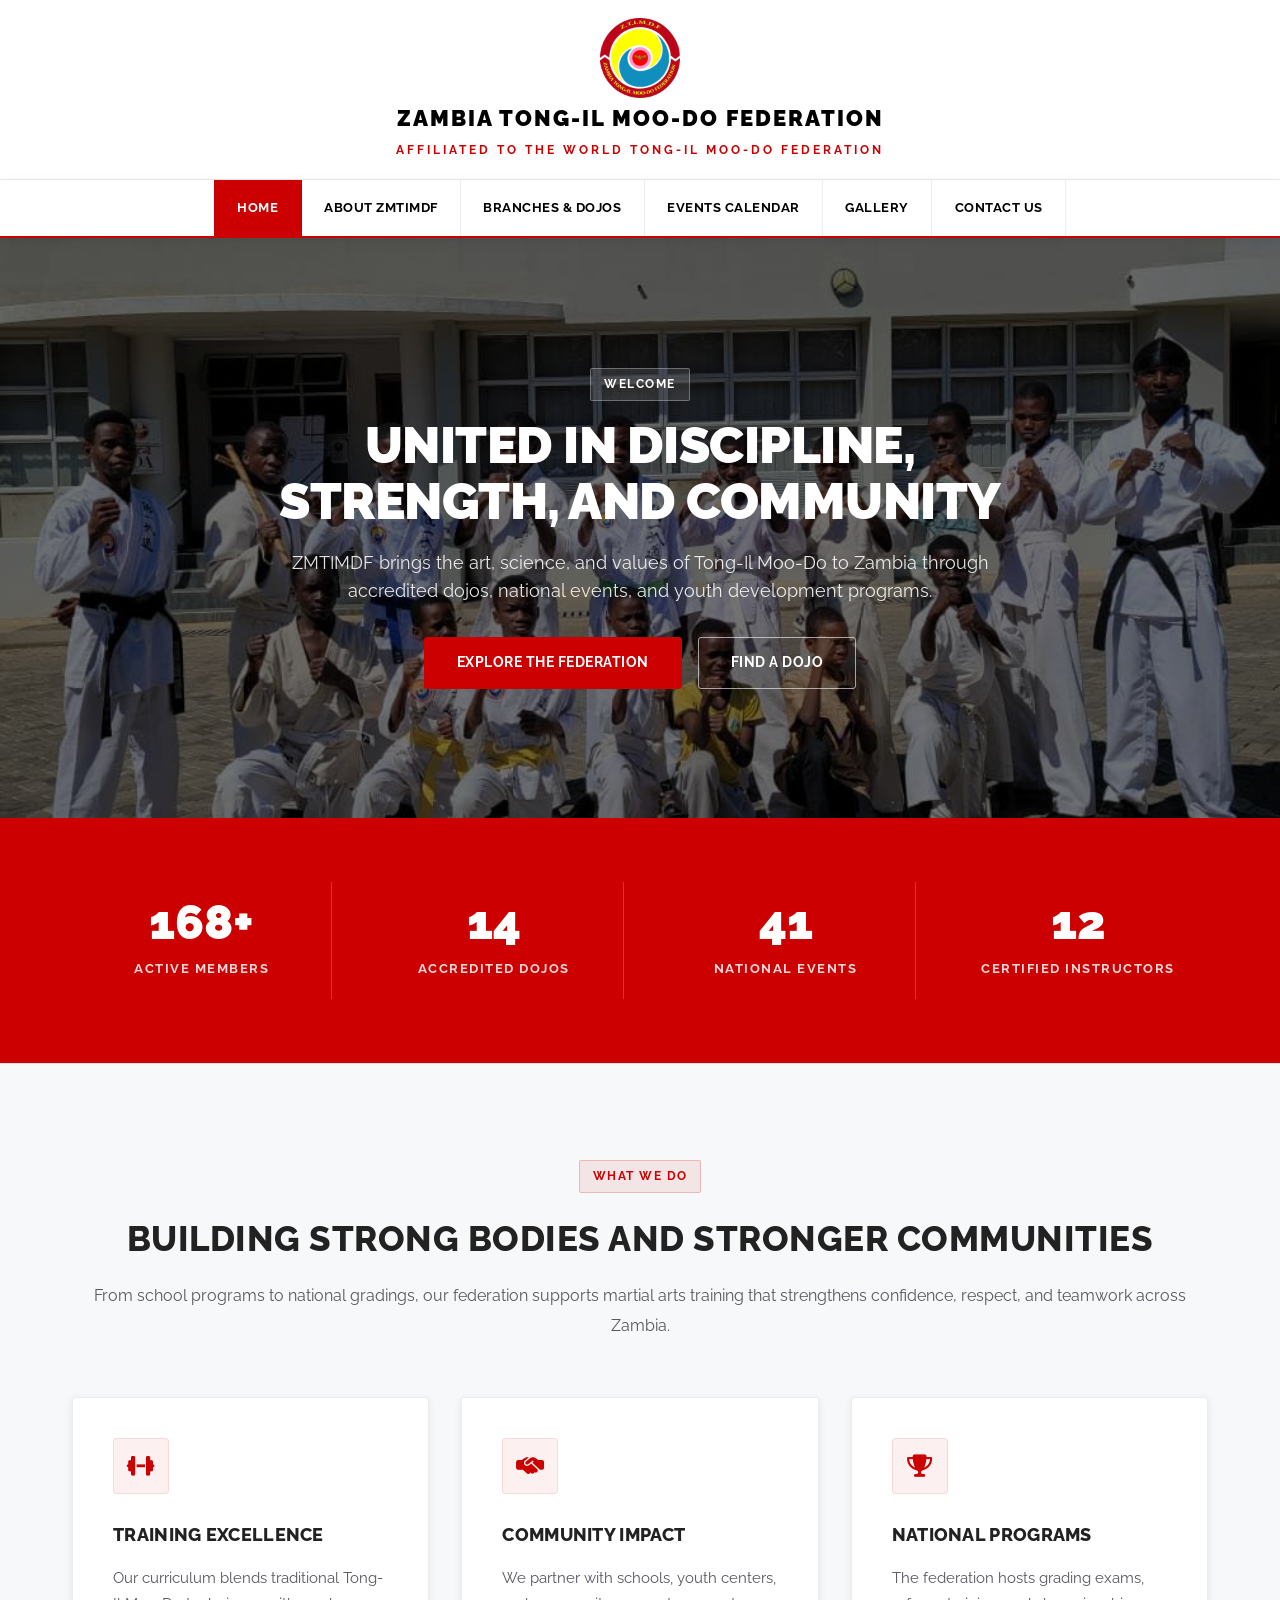
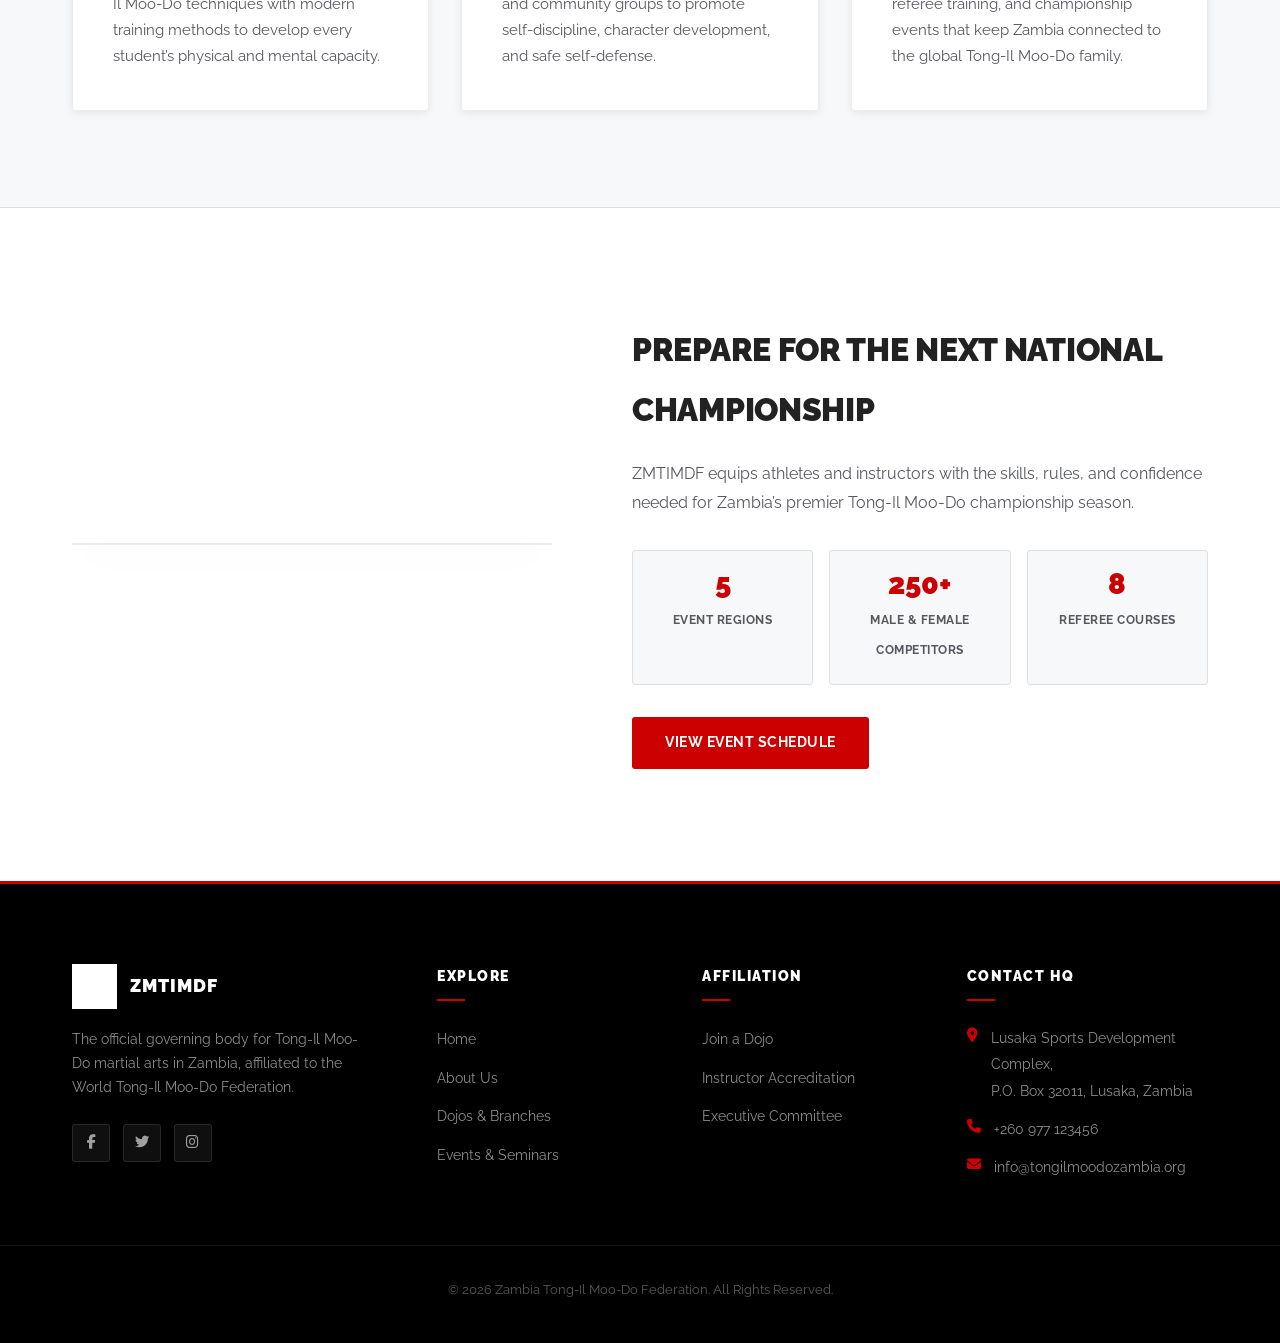
==== index.html @ 31a26e63 "first commit" ====
<!DOCTYPE html>
<html lang="en">
<head>
  <meta charset="UTF-8">
  <meta name="viewport" content="width=device-width, initial-scale=1.0">
  <title>Home | Zambia Tong-Il Moo-Do Federation</title>
  <meta name="description" content="Welcome to the Zambia Tong-Il Moo-Do Federation. Discover our dojos, events, leadership, and how to join the national Tong-Il Moo-Do family.">
  <link rel="stylesheet" href="index.css">
  <link rel="stylesheet" href="https://cdnjs.cloudflare.com/ajax/libs/font-awesome/6.4.0/css/all.min.css">
  <link rel="icon" href="assets/new logo.jpeg" type="image/jpeg">
</head>
<body>

  <!-- ===== SITE HEADER — Centered Logo ===== -->
  <div class="site-header-top">
    <a href="index.html" class="site-logo-centered">
      <img src="assets/new logo.jpeg" alt="ZMTIMDF Logo">
      <span class="site-logo-title">Zambia Tong-Il Moo-Do Federation</span>
      <span class="site-logo-sub">Affiliated to the World Tong-Il Moo-Do Federation</span>
      </a>
  </div>

  <!-- ===== PRIMARY NAV BAR ===== -->

  <header class="header-nav">
    <div class="container nav-container">
      <nav class="nav-menu" id="navMenu">
        <a href="index.html" class="nav-link active">Home</a>
        <a href="about.html" class="nav-link">About ZMTIMDF</a>
        <a href="branches.html" class="nav-link">Branches &amp; Dojos</a>
        <a href="events.html" class="nav-link">Events Calendar</a>
        <a href="gallery.html" class="nav-link">Gallery</a>
        <a href="contact.html" class="nav-link">Contact Us</a>
      </nav>
      <button class="hamburger" id="hamburger" aria-label="Toggle navigation">
        <span></span><span></span><span></span>
      </button>
    </div>
  </header>

  <!-- ===== HOMEPAGE HERO ===== -->
  <section class="hero">
    <div class="container hero-grid">
      <div class="hero-content">
        <span class="badge">Welcome</span>
        <h1>United in Discipline, Strength, and Community</h1>
        <p class="hero-description">ZMTIMDF brings the art, science, and values of Tong-Il Moo-Do to Zambia through accredited dojos, national events, and youth development programs.</p>
        <div class="hero-cta">
          <a href="about.html" class="btn btn-primary">Explore the Federation</a>
          <a href="branches.html" class="btn btn-secondary">Find a Dojo</a>
        </div>
      </div>
    </div>
  </section>

  <!-- ===== STATISTICS ===== -->
  <section class="stats-section">
    <div class="container stats-grid">
      <div class="stat-item">
        <span class="stat-number" data-target="420">0</span>
        <span class="stat-label">Active Members</span>
      </div>
      <div class="stat-item">
        <span class="stat-number" data-target="14">0</span>
        <span class="stat-label">Accredited Dojos</span>
      </div>
      <div class="stat-item">
        <span class="stat-number" data-target="85">0</span>
        <span class="stat-label">National Events</span>
      </div>
      <div class="stat-item">
        <span class="stat-number" data-target="12">0</span>
        <span class="stat-label">Certified Instructors</span>
      </div>
    </div>
  </section>

  <!-- ===== OUR FOCUS ===== -->
  <section class="overview">
    <div class="container">
      <div class="section-header">
        <span class="badge">What We Do</span>
        <h2>Building Strong Bodies and Stronger Communities</h2>
        <p>From school programs to national gradings, our federation supports martial arts training that strengthens confidence, respect, and teamwork across Zambia.</p>
      </div>
      <div class="overview-grid">
        <div class="overview-card">
          <div class="card-icon"><i class="fa-solid fa-dumbbell"></i></div>
          <h3>Training Excellence</h3>
          <p>Our curriculum blends traditional Tong-Il Moo-Do techniques with modern training methods to develop every student’s physical and mental capacity.</p>
        </div>
        <div class="overview-card">
          <div class="card-icon"><i class="fa-solid fa-handshake-simple"></i></div>
          <h3>Community Impact</h3>
          <p>We partner with schools, youth centers, and community groups to promote self-discipline, character development, and safe self-defense.</p>
        </div>
        <div class="overview-card">
          <div class="card-icon"><i class="fa-solid fa-trophy"></i></div>
          <h3>National Programs</h3>
          <p>The federation hosts grading exams, referee training, and championship events that keep Zambia connected to the global Tong-Il Moo-Do family.</p>
        </div>
      </div>
    </div>
  </section>

  <!-- ===== CHAMPIONSHIP SPOTLIGHT ===== -->
  <section class="championship">
    <div class="container championship-grid">
      <div class="championship-banner">
        <div class="championship-overlay">
          <span class="championship-tag">Upcoming Event</span>
        </div>
      </div>
      <div class="championship-info">
        <h2>Prepare for the Next National Championship</h2>
        <p class="desc">ZMTIMDF equips athletes and instructors with the skills, rules, and confidence needed for Zambia’s premier Tong-Il Moo-Do championship season.</p>
        <div class="championship-stats">
          <div class="champ-stat-box">
            <span class="num">5</span>
            <span class="lbl">Event Regions</span>
          </div>
          <div class="champ-stat-box">
            <span class="num">250+</span>
            <span class="lbl">Male &amp; Female Competitors</span>
          </div>
          <div class="champ-stat-box">
            <span class="num">8</span>
            <span class="lbl">Referee Courses</span>
          </div>
        </div>
        <a href="events.html" class="btn btn-primary">View Event Schedule</a>
      </div>
    </div>
  </section>

  <!-- ===== FOOTER ===== -->
  <footer class="footer">
    <div class="container footer-grid">
      <div class="footer-info">
        <div class="footer-info-logo">
          <img src="assets/new logo.jpeg" alt="ZMTIMDF Logo">
          <span>ZMTIMDF</span>
        </div>
        <p>The official governing body for Tong-Il Moo-Do martial arts in Zambia, affiliated to the World Tong-Il Moo-Do Federation.</p>
        <div class="footer-socials">
          <a href="https://www.facebook.com/zmtimdf?mibextid=rS40aB7S9Ucbxw6v" target="_blank" class="social-icon" aria-label="Facebook"><i class="fa-brands fa-facebook-f"></i></a>
          <a href="#" class="social-icon" aria-label="Twitter"><i class="fa-brands fa-twitter"></i></a>
          <a href="#" class="social-icon" aria-label="Instagram"><i class="fa-brands fa-instagram"></i></a>
        </div>
      </div>
      <div class="footer-col">
        <h4>Explore</h4>
        <ul>
          <li><a href="index.html">Home</a></li>
          <li><a href="about.html">About Us</a></li>
          <li><a href="branches.html">Dojos &amp; Branches</a></li>
          <li><a href="events.html">Events &amp; Seminars</a></li>
        </ul>
      </div>
      <div class="footer-col">
        <h4>Affiliation</h4>
        <ul>
          <li><a href="branches.html">Join a Dojo</a></li>
          <li><a href="branches.html">Instructor Accreditation</a></li>
          <li><a href="about.html">Executive Committee</a></li>
        </ul>
      </div>
      <div class="footer-col">
        <h4>Contact HQ</h4>
        <ul class="footer-contact-list">
          <li><i class="fa-solid fa-location-dot"></i><span>Lusaka Sports Development Complex,<br>P.O. Box 32011, Lusaka, Zambia</span></li>
          <li><i class="fa-solid fa-phone"></i><span>+260 977 123456</span></li>
          <li><i class="fa-solid fa-envelope"></i><span>info@tongilmoodozambia.org</span></li>
        </ul>
      </div>
    </div>
    <div class="footer-bottom">
      <p>&copy; 2026 Zambia Tong-Il Moo-Do Federation. All Rights Reserved.</p>
    </div>
  </footer>

  <script src="main.js"></script>
</body>
</html>
---- index.css ----
@import url('https://fonts.googleapis.com/css2?family=Raleway:wght@300;400;500;600;700;800;900&display=swap');

/* --- Root Variables & Design System --- */
:root {
  --font-primary: 'Raleway', sans-serif;

  /* Light Theme Colors */
  --bg-main: #ffffff;
  --bg-secondary: #f7f8f9;
  --bg-card: #ffffff;
  --bg-card-hover: #f0f4ff;

  --text-main: #222222;
  --text-muted: #575760;
  --text-dark: #b2b2be;

  /* Accents */
  --color-primary: #cc0000;       /* Martial Arts Deep Red */
  --color-secondary: #b8860b;     /* Dark Gold */
  --color-green: #2e7d32;
  --color-gold: #daa520;

  /* Borders & Shadows */
  --border-subtle: rgba(0, 0, 0, 0.1);
  --border-active: rgba(204, 0, 0, 0.4);
  --shadow-sm: 0 2px 8px rgba(0,0,0,0.08);
  --shadow-md: 0 4px 20px rgba(0,0,0,0.1);
  --shadow-lg: 0 10px 40px rgba(0,0,0,0.12);

  /* Layout */
  --max-width: 1200px;
  --transition-smooth: all 0.3s cubic-bezier(0.4, 0, 0.2, 1);
}

/* --- Base Resets --- */
*, *::before, *::after {
  box-sizing: border-box;
  margin: 0;
  padding: 0;
}

html { scroll-behavior: smooth; }

body {
  font-family: var(--font-primary);
  background-color: var(--bg-main);
  color: var(--text-main);
  line-height: 1.9;
  overflow-x: hidden;
  -webkit-font-smoothing: antialiased;
}

a {
  color: inherit;
  text-decoration: none;
  transition: var(--transition-smooth);
}

img { max-width: 100%; height: auto; display: block; }
li  { list-style: none; }

/* --- Global Utility Classes --- */
.container {
  width: 100%;
  max-width: var(--max-width);
  margin: 0 auto;
  padding: 0 2rem;
}

.text-gradient {
  background: linear-gradient(135deg, var(--text-main) 20%, var(--color-primary) 100%);
  -webkit-background-clip: text;
  -webkit-text-fill-color: transparent;
  background-clip: text;
}

/* Buttons */
.btn {
  display: inline-flex;
  align-items: center;
  justify-content: center;
  padding: 0.75rem 2rem;
  font-family: var(--font-primary);
  font-weight: 700;
  font-size: 0.85rem;
  text-transform: uppercase;
  letter-spacing: 0.5px;
  border-radius: 3px;
  cursor: pointer;
  transition: var(--transition-smooth);
  border: 1px solid transparent;
}

.btn-primary {
  background-color: var(--color-primary);
  color: #fff;
}
.btn-primary:hover {
  background-color: #aa0000;
  transform: translateY(-1px);
  box-shadow: 0 4px 12px rgba(204,0,0,0.35);
}

.btn-secondary {
  background-color: transparent;
  color: var(--text-main);
  border: 1px solid #333333;
}
.btn-secondary:hover {
  background-color: #000;
  color: #fff;
}

.btn-outline-gold {
  background-color: transparent;
  color: var(--color-secondary);
  border: 1px solid var(--color-secondary);
}
.btn-outline-gold:hover {
  background-color: var(--color-secondary);
  color: #fff;
}

/* Section Header */
.section-header {
  text-align: center;
  margin-bottom: 3.5rem;
}
.section-header h2 {
  font-size: 2.2rem;
  font-weight: 800;
  text-transform: uppercase;
  letter-spacing: 0.5px;
  margin-bottom: 0.5rem;
}
.section-header p {
  color: var(--text-muted);
  font-size: 1rem;
}

.badge {
  display: inline-block;
  padding: 0.25rem 0.8rem;
  font-size: 0.75rem;
  font-weight: 700;
  text-transform: uppercase;
  letter-spacing: 1.5px;
  border-radius: 2px;
  margin-bottom: 0.8rem;
  background-color: rgba(204, 0, 0, 0.08);
  color: var(--color-primary);
  border: 1px solid rgba(204, 0, 0, 0.2);
}

/* ============================================
   HEADER / NAVIGATION — KTMF Style
   ============================================ */

/* Top header band: white bg, centered logo */
.site-header-top {
  background-color: #fff;
  border-bottom: 1px solid rgba(0,0,0,0.08);
  padding: 18px 0;
  text-align: center;
}

.site-logo-centered {
  display: flex;
  flex-direction: column;
  align-items: center;
  gap: 0.5rem;
  text-decoration: none;
  color: var(--text-main);
  transition: var(--transition-smooth);
}

.site-logo-centered:hover { opacity: 0.85; }

.site-logo-centered img {
  height: 80px;
  width: auto;
  object-fit: contain;
  display: block;
  margin: 0 auto;
}

.site-logo-title {
  font-size: 1.4rem;
  font-weight: 900;
  text-transform: uppercase;
  letter-spacing: 2px;
  line-height: 1.1;
  color: #000;
}

.site-logo-sub {
  font-size: 0.75rem;
  font-weight: 700;
  letter-spacing: 3px;
  text-transform: uppercase;
  color: var(--color-primary);
}

/* Primary navigation bar — full-width below header */
.header-nav {
  position: sticky;
  top: 0;
  left: 0;
  width: 100%;
  z-index: 1000;
  background-color: #fff;
  border-bottom: 2px solid var(--color-primary);
  box-shadow: 0 2px 10px rgba(0,0,0,0.08);
  transition: var(--transition-smooth);
}

.nav-container {
  display: flex;
  align-items: center;
  justify-content: center;
  height: 56px;
  gap: 0;
}

.nav-menu {
  display: flex;
  align-items: center;
  gap: 0;
}

.nav-link {
  font-weight: 700;
  font-size: 0.82rem;
  text-transform: uppercase;
  letter-spacing: 0.5px;
  color: #000;
  position: relative;
  padding: 0 1.4rem;
  height: 56px;
  display: flex;
  align-items: center;
  border-right: 1px solid rgba(0,0,0,0.07);
  transition: var(--transition-smooth);
}

.nav-link:first-child { border-left: 1px solid rgba(0,0,0,0.07); }

.nav-link:hover,
.nav-link.active {
  background-color: var(--color-primary);
  color: #fff;
}

/* Hamburger (mobile) */
.hamburger {
  display: none;
  flex-direction: column;
  gap: 5px;
  cursor: pointer;
  border: none;
  background: none;
  padding: 0.5rem;
  position: absolute;
  right: 1.5rem;
}
.hamburger span {
  display: block;
  width: 24px;
  height: 2px;
  background-color: #000;
  transition: var(--transition-smooth);
}

/* ============================================
   HERO SECTION — Full-width banner (Homepage)
   ============================================ */
.hero {
  position: relative;
  height: 580px;
  background: linear-gradient(rgba(0,0,0,0.55), rgba(0,0,0,0.55)),
              url('assets/background2.jpg') center/cover no-repeat;
  display: flex;
  align-items: center;
  justify-content: center;
  text-align: center;
  color: #fff;
}

.hero-grid {
  display: flex;
  flex-direction: column;
  align-items: center;
  justify-content: center;
  gap: 0;
}

.hero-content {
  max-width: 800px;
  padding: 0 1rem;
}

.hero-content .badge {
  background: rgba(255,255,255,0.12);
  color: #fff;
  border-color: rgba(255,255,255,0.3);
  margin-bottom: 1rem;
}

.hero-content h1 {
  font-size: 3.2rem;
  font-weight: 900;
  text-transform: uppercase;
  letter-spacing: -0.5px;
  line-height: 1.1;
  margin-bottom: 1.2rem;
  color: #fff;
  -webkit-text-fill-color: #fff;
  background: none;
}

.hero-description {
  font-size: 1.1rem;
  color: rgba(255,255,255,0.88);
  margin-bottom: 2rem;
  line-height: 1.6;
}

.hero-cta {
  display: flex;
  gap: 1rem;
  justify-content: center;
  flex-wrap: wrap;
}

.hero-cta .btn-primary {
  background-color: var(--color-primary);
  border-color: var(--color-primary);
}

.hero-cta .btn-secondary {
  background-color: transparent;
  border-color: rgba(255,255,255,0.6);
  color: #fff;
}
.hero-cta .btn-secondary:hover {
  background-color: #fff;
  color: #000;
}

/* Hide old hero visual elements */
.hero-visual, .hero-circle-back, .hero-graphic,
.hero-image, .hero-floating-stat { display: none; }

/* ============================================
   INNER PAGE HERO (About, Branches, Events, Contact)
   ============================================ */
.about-hero,
.branches-intro,
.events-intro,
.contact-intro {
  position: relative;
  height: 280px;
  background: linear-gradient(rgba(0,0,0,0.6), rgba(0,0,0,0.6));
  display: flex;
  align-items: center;
  justify-content: center;
  text-align: center;
  color: #fff;
  padding: 0;
}

.about-hero .container,
.branches-intro .container,
.events-intro .container,
.contact-intro .container {
  display: flex;
  flex-direction: column;
  align-items: center;
  justify-content: center;
}

.about-hero .badge,
.branches-intro .badge,
.events-intro .badge,
.contact-intro .badge {
  background: rgba(255,255,255,0.12);
  color: #fff;
  border-color: rgba(255,255,255,0.3);
}

.about-hero h1,
.branches-intro h1,
.events-intro h1,
.contact-intro h1 {
  font-size: 2.5rem;
  font-weight: 900;
  text-transform: uppercase;
  color: #fff;
  -webkit-text-fill-color: #fff;
  background: none;
  margin-bottom: 0.5rem;
}

.about-hero .hero-description,
.branches-intro .hero-description,
.events-intro .hero-description,
.contact-intro .hero-description {
  color: rgba(255,255,255,0.85);
  font-size: 1rem;
  margin-bottom: 0;
}

/* ============================================
   STATS / COUNTERS SECTION
   ============================================ */
.stats-section {
  background-color: var(--color-primary);
  padding: 4rem 0;
}

.stats-grid {
  display: grid;
  grid-template-columns: repeat(4, 1fr);
  gap: 2rem;
  text-align: center;
}

.stat-item {
  color: #fff;
  padding: 1rem;
  border-right: 1px solid rgba(255,255,255,0.2);
}
.stat-item:last-child { border-right: none; }

.stat-item .stat-number {
  font-size: 3rem;
  font-weight: 900;
  line-height: 1;
  display: block;
  margin-bottom: 0.4rem;
}

.stat-item .stat-label {
  font-size: 0.8rem;
  font-weight: 700;
  text-transform: uppercase;
  letter-spacing: 1.5px;
  opacity: 0.85;
}

/* ============================================
   OVERVIEW / FEATURES SECTION
   ============================================ */
.overview {
  padding: 6rem 0;
  background-color: var(--bg-secondary);
  border-top: 1px solid var(--border-subtle);
  border-bottom: 1px solid var(--border-subtle);
}

.overview-grid {
  display: grid;
  grid-template-columns: repeat(3, 1fr);
  gap: 2rem;
}

.overview-card {
  background-color: #fff;
  border: 1px solid rgba(0,0,0,0.07);
  border-radius: 4px;
  padding: 2.5rem;
  transition: var(--transition-smooth);
  box-shadow: var(--shadow-sm);
}

.overview-card:hover {
  transform: translateY(-4px);
  box-shadow: var(--shadow-md);
  border-color: rgba(204,0,0,0.2);
}

.card-icon {
  width: 56px;
  height: 56px;
  border-radius: 4px;
  background-color: rgba(204, 0, 0, 0.06);
  display: flex;
  align-items: center;
  justify-content: center;
  margin-bottom: 1.5rem;
  border: 1px solid rgba(204, 0, 0, 0.1);
  color: var(--color-primary);
  font-size: 1.4rem;
}

.overview-card h3 {
  font-size: 1.15rem;
  font-weight: 800;
  text-transform: uppercase;
  margin-bottom: 0.8rem;
  letter-spacing: 0.3px;
}

.overview-card p {
  color: var(--text-muted);
  font-size: 0.95rem;
  line-height: 1.7;
}

/* ============================================
   CHAMPIONSHIP SECTION
   ============================================ */
.championship {
  padding: 7rem 0;
  background-color: #fff;
}

.championship-grid {
  display: grid;
  grid-template-columns: 1fr 1.2fr;
  gap: 5rem;
  align-items: center;
}

.championship-banner {
  border-radius: 4px;
  overflow: hidden;
  box-shadow: var(--shadow-lg);
  border: 1px solid rgba(0,0,0,0.08);
  position: relative;
}

.championship-img {
  width: 100%;
  height: 460px;
  object-fit: cover;
  transition: var(--transition-smooth);
  display: block;
}

.championship-banner:hover .championship-img { transform: scale(1.03); }

.championship-overlay {
  position: absolute;
  top: 0; left: 0;
  width: 100%; height: 100%;
  background: linear-gradient(to top, rgba(0,0,0,0.7) 0%, transparent 55%);
  display: flex;
  align-items: flex-end;
  padding: 2rem;
}

.championship-tag {
  background-color: var(--color-primary);
  color: #fff;
  padding: 0.35rem 1rem;
  font-weight: 700;
  font-size: 0.8rem;
  border-radius: 2px;
  text-transform: uppercase;
  letter-spacing: 0.5px;
}

.championship-info h2 {
  font-size: 2rem;
  font-weight: 900;
  text-transform: uppercase;
  margin-bottom: 1.2rem;
  letter-spacing: -0.3px;
}

.championship-info .desc {
  color: var(--text-muted);
  font-size: 1rem;
  margin-bottom: 2rem;
  line-height: 1.8;
}

.championship-stats {
  display: grid;
  grid-template-columns: repeat(3, 1fr);
  gap: 1rem;
  margin-bottom: 2rem;
}

.champ-stat-box {
  background-color: var(--bg-secondary);
  border: 1px solid var(--border-subtle);
  border-radius: 4px;
  padding: 1.2rem;
  text-align: center;
}

.champ-stat-box .num {
  font-size: 1.8rem;
  font-weight: 900;
  color: var(--color-primary);
  display: block;
  line-height: 1;
  margin-bottom: 0.3rem;
}

.champ-stat-box .lbl {
  font-size: 0.75rem;
  color: var(--text-muted);
  text-transform: uppercase;
  font-weight: 700;
  letter-spacing: 0.5px;
}

/* ============================================
   NEWS TIMELINE SECTION
   ============================================ */
.news-timeline {
  padding: 7rem 0;
  background-color: var(--bg-secondary);
  border-top: 1px solid var(--border-subtle);
}

.timeline {
  position: relative;
  max-width: 900px;
  margin: 0 auto;
  padding: 2rem 0;
}

.timeline::before {
  content: '';
  position: absolute;
  top: 0;
  left: 50%;
  transform: translateX(-50%);
  width: 2px;
  height: 100%;
  background-color: rgba(0,0,0,0.1);
}

.timeline-item {
  display: flex;
  justify-content: flex-end;
  padding-right: 50%;
  position: relative;
  margin-bottom: 3.5rem;
}

.timeline-item:nth-child(even) {
  justify-content: flex-start;
  padding-right: 0;
  padding-left: 50%;
}

.timeline-dot {
  position: absolute;
  top: 1.2rem;
  left: 50%;
  transform: translateX(-50%);
  width: 14px;
  height: 14px;
  border-radius: 50%;
  background-color: #fff;
  border: 3px solid var(--color-primary);
  box-shadow: 0 0 0 4px rgba(204,0,0,0.1);
  z-index: 5;
}

.timeline-content {
  background-color: #fff;
  border: 1px solid rgba(0,0,0,0.08);
  border-radius: 4px;
  padding: 1.8rem;
  width: 88%;
  max-width: 390px;
  box-shadow: var(--shadow-sm);
  transition: var(--transition-smooth);
}

.timeline-item:nth-child(odd) .timeline-content { margin-right: 2rem; }
.timeline-item:nth-child(even) .timeline-content { margin-left: 2rem; }

.timeline-content:hover {
  transform: translateY(-3px);
  box-shadow: var(--shadow-md);
  border-color: rgba(204,0,0,0.2);
}

.timeline-date {
  font-size: 0.8rem;
  font-weight: 700;
  color: var(--color-primary);
  margin-bottom: 0.5rem;
  display: block;
  text-transform: uppercase;
  letter-spacing: 0.5px;
}

.timeline-content h3 {
  font-size: 1.1rem;
  font-weight: 800;
  margin-bottom: 0.7rem;
  text-transform: uppercase;
}

.timeline-content p {
  color: var(--text-muted);
  font-size: 0.9rem;
  margin-bottom: 1rem;
  line-height: 1.6;
}

.timeline-more {
  font-size: 0.85rem;
  font-weight: 700;
  color: var(--color-primary);
  display: inline-flex;
  align-items: center;
  gap: 0.4rem;
  text-transform: uppercase;
  letter-spacing: 0.5px;
}
.timeline-more:hover { color: #000; }

/* ============================================
   PARTNERS SECTION
   ============================================ */
.partners {
  padding: 5rem 0;
  border-top: 1px solid var(--border-subtle);
  background-color: #fff;
}

.partners-carousel {
  display: flex;
  align-items: center;
  justify-content: center;
  flex-wrap: wrap;
  gap: 3rem;
}

.partner-logo-wrap {
  opacity: 0.5;
  transition: var(--transition-smooth);
  display: flex;
  align-items: center;
  justify-content: center;
  font-family: var(--font-primary);
  font-weight: 700;
  font-size: 0.9rem;
  text-transform: uppercase;
  letter-spacing: 1px;
  color: var(--text-main);
  padding: 1rem 2rem;
  border: 1px solid rgba(0,0,0,0.1);
  border-radius: 3px;
}
.partner-logo-wrap:hover { opacity: 1; border-color: rgba(0,0,0,0.3); }

/* ============================================
   CALL TO ACTION SECTION
   ============================================ */
.cta-footer {
  padding: 7rem 0;
  background-color: #1a1a1a;
  text-align: center;
}

.cta-footer-box {
  background-color: #222;
  border: 1px solid rgba(255,255,255,0.08);
  padding: 4rem 3rem;
  border-radius: 4px;
  max-width: 820px;
  margin: 0 auto;
  box-shadow: 0 20px 60px rgba(0,0,0,0.4);
}

.cta-footer-box h2 {
  font-size: 2.4rem;
  font-weight: 900;
  text-transform: uppercase;
  color: #fff;
  margin-bottom: 1rem;
}

.cta-footer-box p {
  color: rgba(255,255,255,0.65);
  font-size: 1.05rem;
  margin-bottom: 2.5rem;
  max-width: 600px;
  margin-left: auto;
  margin-right: auto;
  line-height: 1.7;
}

.cta-buttons {
  display: flex;
  justify-content: center;
  gap: 1.2rem;
  flex-wrap: wrap;
}

.cta-footer-box .btn-secondary {
  border-color: rgba(255,255,255,0.4);
  color: #fff;
}
.cta-footer-box .btn-secondary:hover {
  background-color: #fff;
  color: #000;
}

/* ============================================
   FOOTER — Dark like KTMF
   ============================================ */
.footer {
  background-color: #000;
  border-top: 3px solid var(--color-primary);
  padding: 5rem 0 2.5rem 0;
  font-size: 0.9rem;
  color: rgba(255,255,255,0.7);
}

.footer-grid {
  display: grid;
  grid-template-columns: 1.5fr 1fr 1fr 1.2fr;
  gap: 4rem;
  margin-bottom: 4rem;
}

.footer-info-logo {
  display: flex;
  align-items: center;
  gap: 0.8rem;
  margin-bottom: 1.2rem;
}
.footer-info-logo img { height: 45px; filter: brightness(0) invert(1); }
.footer-info-logo span {
  font-size: 1.1rem;
  font-weight: 900;
  text-transform: uppercase;
  letter-spacing: 1px;
  color: #fff;
}

.footer-info p { color: rgba(255,255,255,0.55); margin-bottom: 1.5rem; font-size: 0.88rem; line-height: 1.7; }

.footer-socials { display: flex; gap: 0.8rem; }
.social-icon {
  width: 38px;
  height: 38px;
  border-radius: 3px;
  background-color: rgba(255,255,255,0.06);
  border: 1px solid rgba(255,255,255,0.1);
  display: flex;
  align-items: center;
  justify-content: center;
  color: rgba(255,255,255,0.6);
  transition: var(--transition-smooth);
  font-size: 0.9rem;
}
.social-icon:hover {
  color: #fff;
  border-color: var(--color-primary);
  background-color: var(--color-primary);
}

.footer-col h4 {
  font-size: 0.85rem;
  font-weight: 900;
  text-transform: uppercase;
  letter-spacing: 1.5px;
  margin-bottom: 1.5rem;
  color: #fff;
  position: relative;
  padding-bottom: 0.7rem;
}
.footer-col h4::after {
  content: '';
  position: absolute;
  bottom: 0; left: 0;
  width: 28px; height: 2px;
  background-color: var(--color-primary);
}

.footer-col ul { display: flex; flex-direction: column; gap: 0.7rem; }
.footer-col ul a { color: rgba(255,255,255,0.55); font-size: 0.88rem; transition: var(--transition-smooth); }
.footer-col ul a:hover { color: #fff; padding-left: 4px; }

.footer-contact-list { display: flex; flex-direction: column; gap: 1rem; }
.footer-contact-list li { display: flex; gap: 0.8rem; align-items: flex-start; color: rgba(255,255,255,0.55); font-size: 0.88rem; }
.footer-contact-list i { color: var(--color-primary); margin-top: 0.2rem; }

.footer-bottom {
  border-top: 1px solid rgba(255,255,255,0.08);
  padding-top: 2rem;
  text-align: center;
  color: rgba(255,255,255,0.35);
  font-size: 0.82rem;
}

/* ============================================
   ABOUT PAGE
   ============================================ */
.about-intro-grid {
  display: grid;
  grid-template-columns: 1fr 1fr;
  gap: 5rem;
  padding: 5rem 0;
  align-items: center;
}

.about-intro-text h3 {
  font-size: 1.8rem;
  font-weight: 900;
  text-transform: uppercase;
  margin-bottom: 1.2rem;
}
.about-intro-text p {
  color: var(--text-muted);
  margin-bottom: 1.2rem;
  line-height: 1.8;
}

.about-intro-visual {
  border-radius: 4px;
  overflow: hidden;
  border: 1px solid var(--border-subtle);
  box-shadow: var(--shadow-md);
}
.about-intro-visual img { width: 100%; height: 380px; object-fit: cover; }

.leadership {
  padding: 6rem 0;
  border-top: 1px solid var(--border-subtle);
  background-color: var(--bg-secondary);
}

.leadership-grid {
  display: grid;
  grid-template-columns: repeat(3, 1fr);
  gap: 2rem;
}

.leader-card {
  background-color: #fff;
  border: 1px solid rgba(0,0,0,0.07);
  border-radius: 4px;
  overflow: hidden;
  text-align: center;
  transition: var(--transition-smooth);
  box-shadow: var(--shadow-sm);
}
.leader-card:hover {
  transform: translateY(-4px);
  box-shadow: var(--shadow-md);
  border-color: rgba(204,0,0,0.2);
}

.leader-img-wrap {
  width: 100%; height: 260px;
  overflow: hidden;
  background-color: #f0f0f0;
  display: flex;
  align-items: center;
  justify-content: center;
  border-bottom: 1px solid var(--border-subtle);
}
.leader-img-wrap i { font-size: 5rem; color: #ccc; }

.leader-card h4 { font-size: 1.1rem; font-weight: 800; text-transform: uppercase; margin: 1.2rem 0 0.3rem 0; }
.leader-role {
  color: var(--color-primary);
  font-size: 0.78rem;
  font-weight: 700;
  text-transform: uppercase;
  letter-spacing: 0.5px;
  margin-bottom: 1rem;
  display: block;
}

/* ============================================
   BRANCHES PAGE
   ============================================ */
.branches-grid {
  display: grid;
  grid-template-columns: repeat(2, 1fr);
  gap: 2rem;
  margin: 3rem 0 4rem 0;
}

.branch-card {
  background-color: #fff;
  border: 1px solid rgba(0,0,0,0.08);
  border-radius: 4px;
  padding: 2.5rem;
  position: relative;
  transition: var(--transition-smooth);
  box-shadow: var(--shadow-sm);
}
.branch-card::before {
  content: '';
  position: absolute;
  top: 0; left: 0;
  width: 4px; height: 100%;
  background-color: var(--color-green);
  border-radius: 4px 0 0 4px;
}
.branch-card.hq::before { background-color: var(--color-primary); }
.branch-card:hover {
  transform: translateY(-3px);
  box-shadow: var(--shadow-md);
  border-color: rgba(0,0,0,0.15);
}

.branch-badge {
  position: absolute;
  top: 1.8rem; right: 1.8rem;
  font-size: 0.72rem; font-weight: 700;
  background-color: rgba(46,125,50,0.08);
  color: var(--color-green);
  padding: 0.2rem 0.6rem;
  border-radius: 2px;
  text-transform: uppercase;
}
.branch-card.hq .branch-badge {
  background-color: rgba(204,0,0,0.08);
  color: var(--color-primary);
}

.branch-card h3 { font-size: 1.3rem; font-weight: 800; text-transform: uppercase; margin-bottom: 1.2rem; padding-right: 5rem; }
.branch-info { display: flex; flex-direction: column; gap: 0.9rem; color: var(--text-muted); font-size: 0.92rem; }
.branch-info li { display: flex; gap: 0.7rem; }
.branch-info i { color: var(--color-primary); margin-top: 0.2rem; }

/* ============================================
   EVENTS PAGE
   ============================================ */
.events-filter {
  display: flex;
  justify-content: center;
  gap: 0.7rem;
  margin: 3rem 0;
  flex-wrap: wrap;
}

.filter-btn {
  background-color: #fff;
  border: 1px solid rgba(0,0,0,0.15);
  color: var(--text-muted);
  padding: 0.55rem 1.4rem;
  border-radius: 2px;
  font-family: var(--font-primary);
  font-size: 0.82rem;
  font-weight: 700;
  text-transform: uppercase;
  letter-spacing: 0.5px;
  cursor: pointer;
  transition: var(--transition-smooth);
}
.filter-btn:hover, .filter-btn.active {
  background-color: var(--color-primary);
  color: #fff;
  border-color: var(--color-primary);
}

.events-list {
  display: grid;
  grid-template-columns: 1fr;
  gap: 1.5rem;
  max-width: 820px;
  margin: 0 auto 5rem auto;
}

.event-item {
  display: flex;
  background-color: #fff;
  border: 1px solid rgba(0,0,0,0.08);
  border-radius: 4px;
  overflow: hidden;
  transition: var(--transition-smooth);
  box-shadow: var(--shadow-sm);
}
.event-item:hover {
  transform: translateY(-2px);
  box-shadow: var(--shadow-md);
  border-color: rgba(204,0,0,0.2);
}

.event-date-box {
  width: 120px;
  min-width: 120px;
  background-color: var(--color-primary);
  display: flex;
  flex-direction: column;
  align-items: center;
  justify-content: center;
  padding: 1.5rem 1rem;
  text-align: center;
  color: #fff;
}
.event-date-box .day { font-size: 2.5rem; font-weight: 900; line-height: 1; display: block; }
.event-date-box .month { font-size: 0.82rem; font-weight: 700; text-transform: uppercase; letter-spacing: 1px; margin-top: 0.2rem; opacity: 0.85; }

.event-details { padding: 1.8rem; flex-grow: 1; display: flex; flex-direction: column; justify-content: center; }
.event-type {
  font-size: 0.72rem; font-weight: 700;
  color: var(--color-primary);
  text-transform: uppercase;
  letter-spacing: 0.5px;
  margin-bottom: 0.4rem;
}
.event-details h3 { font-size: 1.15rem; font-weight: 800; text-transform: uppercase; margin-bottom: 0.7rem; }
.event-meta { display: flex; gap: 1.5rem; color: var(--text-muted); font-size: 0.88rem; flex-wrap: wrap; }
.event-meta span { display: flex; align-items: center; gap: 0.4rem; }
.event-meta i { color: var(--color-primary); }

/* ============================================
   CONTACT PAGE
   ============================================ */
.contact-grid {
  display: grid;
  grid-template-columns: 1fr 1.2fr;
  gap: 3rem;
  margin: 3rem 0 5rem 0;
  align-items: start;
}

.contact-info-panel {
  background-color: #fff;
  border: 1px solid rgba(0,0,0,0.08);
  border-radius: 4px;
  padding: 2.5rem;
  box-shadow: var(--shadow-sm);
}
.contact-info-panel h3 { font-size: 1.5rem; font-weight: 900; text-transform: uppercase; margin-bottom: 1.5rem; }

.contact-method-list { display: flex; flex-direction: column; gap: 1.8rem; margin-bottom: 2.5rem; }
.contact-method { display: flex; gap: 1rem; align-items: flex-start; }
.contact-method-icon {
  width: 44px; height: 44px;
  border-radius: 3px;
  background-color: rgba(204,0,0,0.06);
  border: 1px solid rgba(204,0,0,0.12);
  display: flex; align-items: center; justify-content: center;
  color: var(--color-primary); font-size: 1.1rem; flex-shrink: 0;
}
.contact-method h4 { font-size: 0.9rem; font-weight: 800; text-transform: uppercase; margin-bottom: 0.25rem; }
.contact-method p, .contact-method a { color: var(--text-muted); font-size: 0.9rem; }
.contact-method a:hover { color: var(--color-primary); }

.contact-form-panel {
  background-color: #fff;
  border: 1px solid rgba(0,0,0,0.08);
  border-radius: 4px;
  padding: 2.5rem;
  box-shadow: var(--shadow-sm);
}
.contact-form-panel h3 { font-size: 1.5rem; font-weight: 900; text-transform: uppercase; margin-bottom: 1.5rem; }

.form-group { margin-bottom: 1.3rem; }
.form-group label { display: block; font-size: 0.82rem; font-weight: 700; text-transform: uppercase; letter-spacing: 0.5px; margin-bottom: 0.4rem; color: var(--text-muted); }
.form-control {
  width: 100%;
  background-color: #fafafa;
  border: 1px solid rgba(0,0,0,0.12);
  border-radius: 3px;
  padding: 0.85rem 1.1rem;
  color: var(--text-main);
  font-family: var(--font-primary);
  font-size: 0.92rem;
  transition: var(--transition-smooth);
}
.form-control:focus {
  outline: none;
  border-color: var(--color-primary);
  background-color: #fff;
  box-shadow: 0 0 0 3px rgba(204,0,0,0.08);
}
textarea.form-control { resize: vertical; min-height: 120px; }

/* Contact page social icons — light version */
.contact-info-panel .footer-socials .social-icon {
  background-color: #f5f5f5;
  border-color: rgba(0,0,0,0.12);
  color: var(--text-muted);
}
.contact-info-panel .footer-socials .social-icon:hover {
  background-color: var(--color-primary);
  border-color: var(--color-primary);
  color: #fff;
}

/* Modal Popup */
.modal {
  position: fixed;
  top: 0; left: 0;
  width: 100%; height: 100%;
  background-color: rgba(0,0,0,0.6);
  backdrop-filter: blur(6px);
  display: flex;
  align-items: center;
  justify-content: center;
  z-index: 2000;
  opacity: 0;
  pointer-events: none;
  transition: var(--transition-smooth);
}
.modal.active { opacity: 1; pointer-events: auto; }
.modal-content {
  background-color: #fff;
  border: 1px solid rgba(0,0,0,0.1);
  border-radius: 4px;
  padding: 3rem;
  max-width: 480px; width: 90%;
  text-align: center;
  box-shadow: var(--shadow-lg);
  transform: scale(0.9);
  transition: var(--transition-smooth);
}
.modal.active .modal-content { transform: scale(1); }
.modal-icon { font-size: 3.5rem; color: var(--color-green); margin-bottom: 1.2rem; }
.modal-content h3 { font-size: 1.6rem; font-weight: 900; text-transform: uppercase; margin-bottom: 0.7rem; }
.modal-content p { color: var(--text-muted); margin-bottom: 1.8rem; line-height: 1.6; }

/* ============================================
   RESPONSIVE
   ============================================ */
@media (max-width: 1024px) {
  .championship-grid, .about-intro-grid, .contact-grid {
    grid-template-columns: 1fr;
    gap: 3rem;
  }
  .stats-grid { grid-template-columns: repeat(2, 1fr); }
  .footer-grid { grid-template-columns: repeat(2, 1fr); gap: 3rem; }
}

@media (max-width: 768px) {
  .container { padding: 0 1.2rem; }

  /* Header mobile */
  .site-logo-centered img { height: 60px; }
  .site-logo-title { font-size: 1.1rem; }

  .nav-menu {
    position: fixed;
    top: 56px; left: -100%;
    width: 100%;
    height: calc(100vh - 56px);
    background-color: #fff;
    flex-direction: column;
    justify-content: flex-start;
    padding: 2rem 0;
    gap: 0;
    transition: var(--transition-smooth);
    border-top: 2px solid var(--color-primary);
    overflow-y: auto;
  }
  .nav-menu.active { left: 0; }

  .nav-link {
    width: 100%;
    height: 52px;
    padding: 0 2rem;
    justify-content: flex-start;
    border-right: none;
    border-left: none;
    border-bottom: 1px solid rgba(0,0,0,0.06);
  }
  .nav-link:first-child { border-left: none; }

  .hamburger { display: flex; }

  /* Hero */
  .hero { height: 460px; }
  .hero-content h1 { font-size: 2.2rem; }

  .about-hero, .branches-intro, .events-intro, .contact-intro { height: 220px; }
  .about-hero h1, .branches-intro h1, .events-intro h1, .contact-intro h1 { font-size: 1.8rem; }

  /* Grids */
  .overview-grid, .branches-grid, .leadership-grid { grid-template-columns: 1fr; }
  .championship-grid { grid-template-columns: 1fr; }
  .championship-img { height: 320px; }

  /* Timeline mobile */
  .timeline::before { left: 1.5rem; }
  .timeline-dot { left: 1.5rem; }
  .timeline-item { width: 100%; padding-left: 4rem; padding-right: 0; justify-content: flex-start; margin-bottom: 2.5rem; }
  .timeline-item:nth-child(even) { padding-left: 4rem; }
  .timeline-content { max-width: 100%; }
  .timeline-item:nth-child(odd) .timeline-content,
  .timeline-item:nth-child(even) .timeline-content { margin-left: 0; margin-right: 0; }

  /* Events */
  .event-item { flex-direction: column; }
  .event-date-box { width: 100%; min-width: unset; flex-direction: row; justify-content: flex-start; gap: 1rem; padding: 1rem 1.5rem; }
  .event-date-box .month { margin-top: 0; }
}

@media (max-width: 576px) {
  .hero-content h1 { font-size: 1.8rem; }
  .footer-grid { grid-template-columns: 1fr; }
  .cta-buttons { flex-direction: column; }
  .cta-buttons .btn { width: 100%; }
  .stats-grid { grid-template-columns: repeat(2, 1fr); }
  .stat-item { border-right: none; border-bottom: 1px solid rgba(255,255,255,0.15); }
  .stat-item:last-child { border-bottom: none; }
  .hero-cta { flex-direction: column; align-items: center; }
  .hero-cta .btn { width: 100%; max-width: 280px; }
}
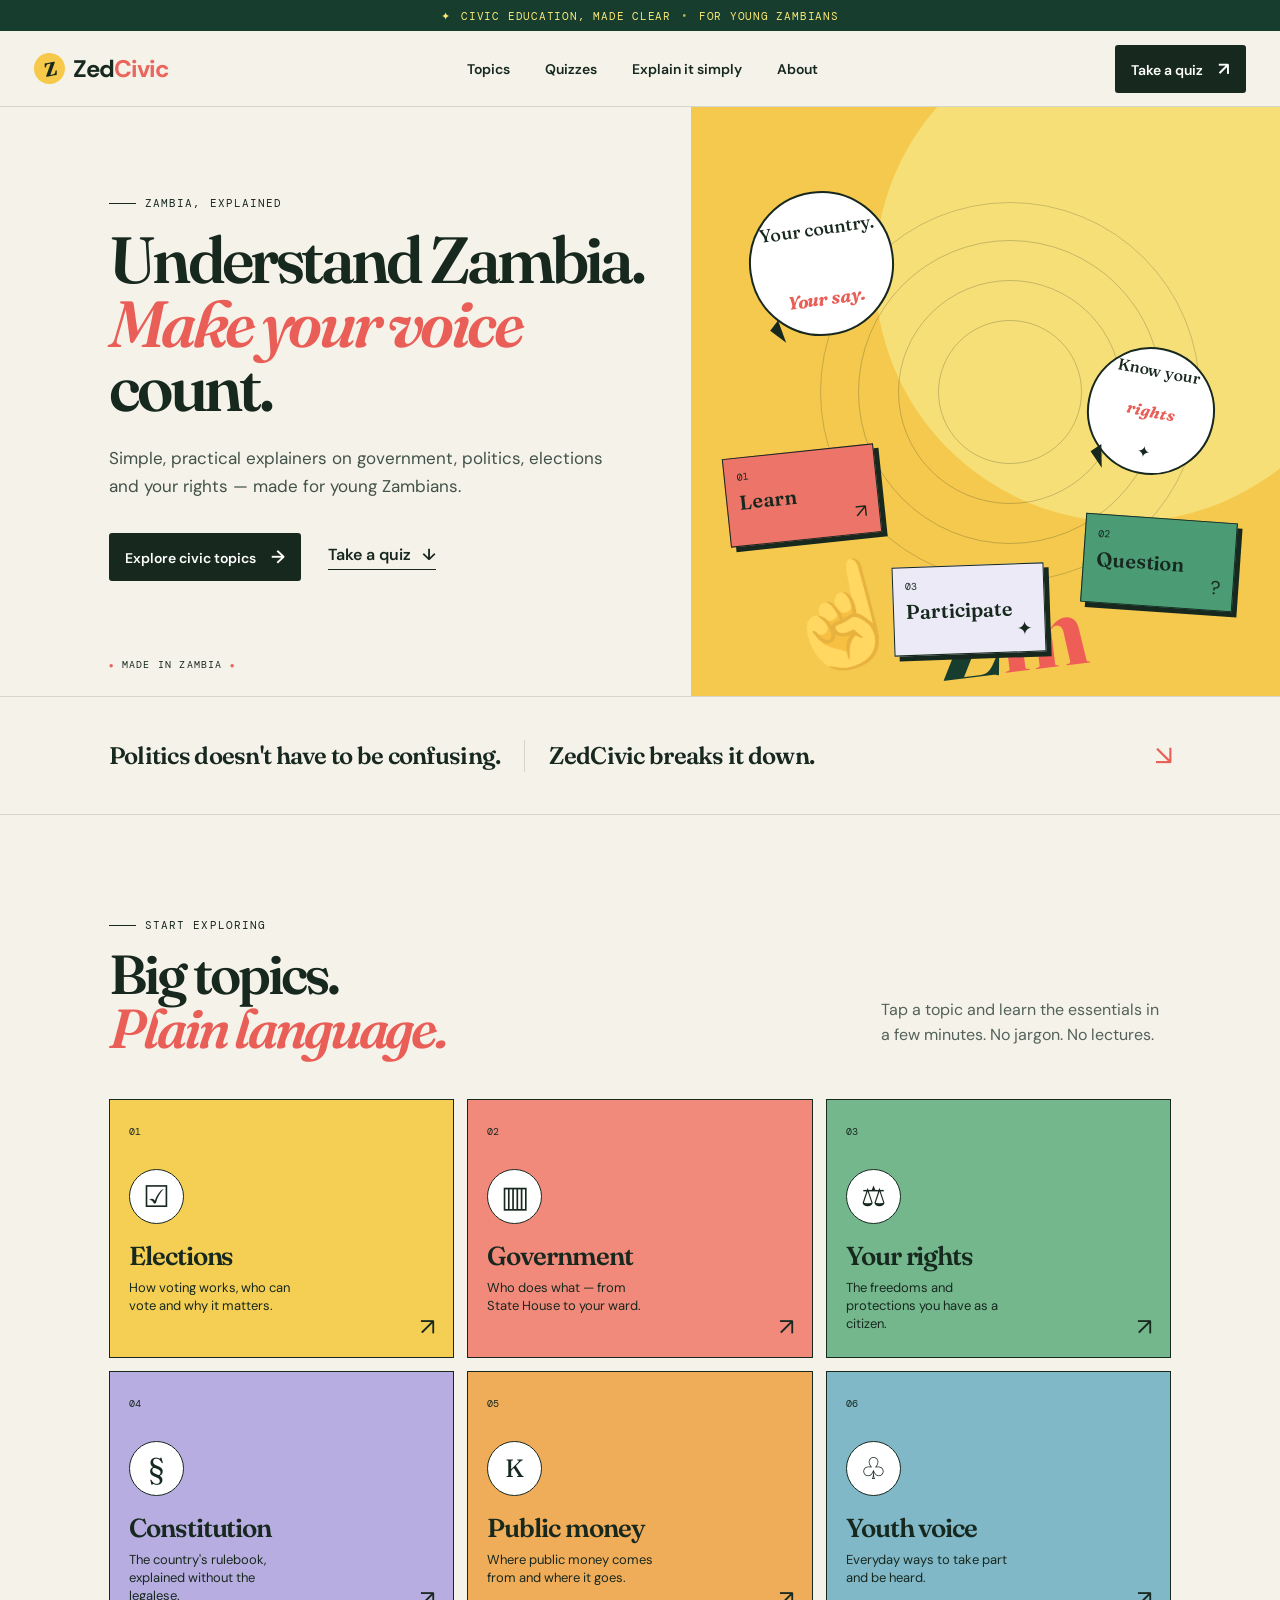
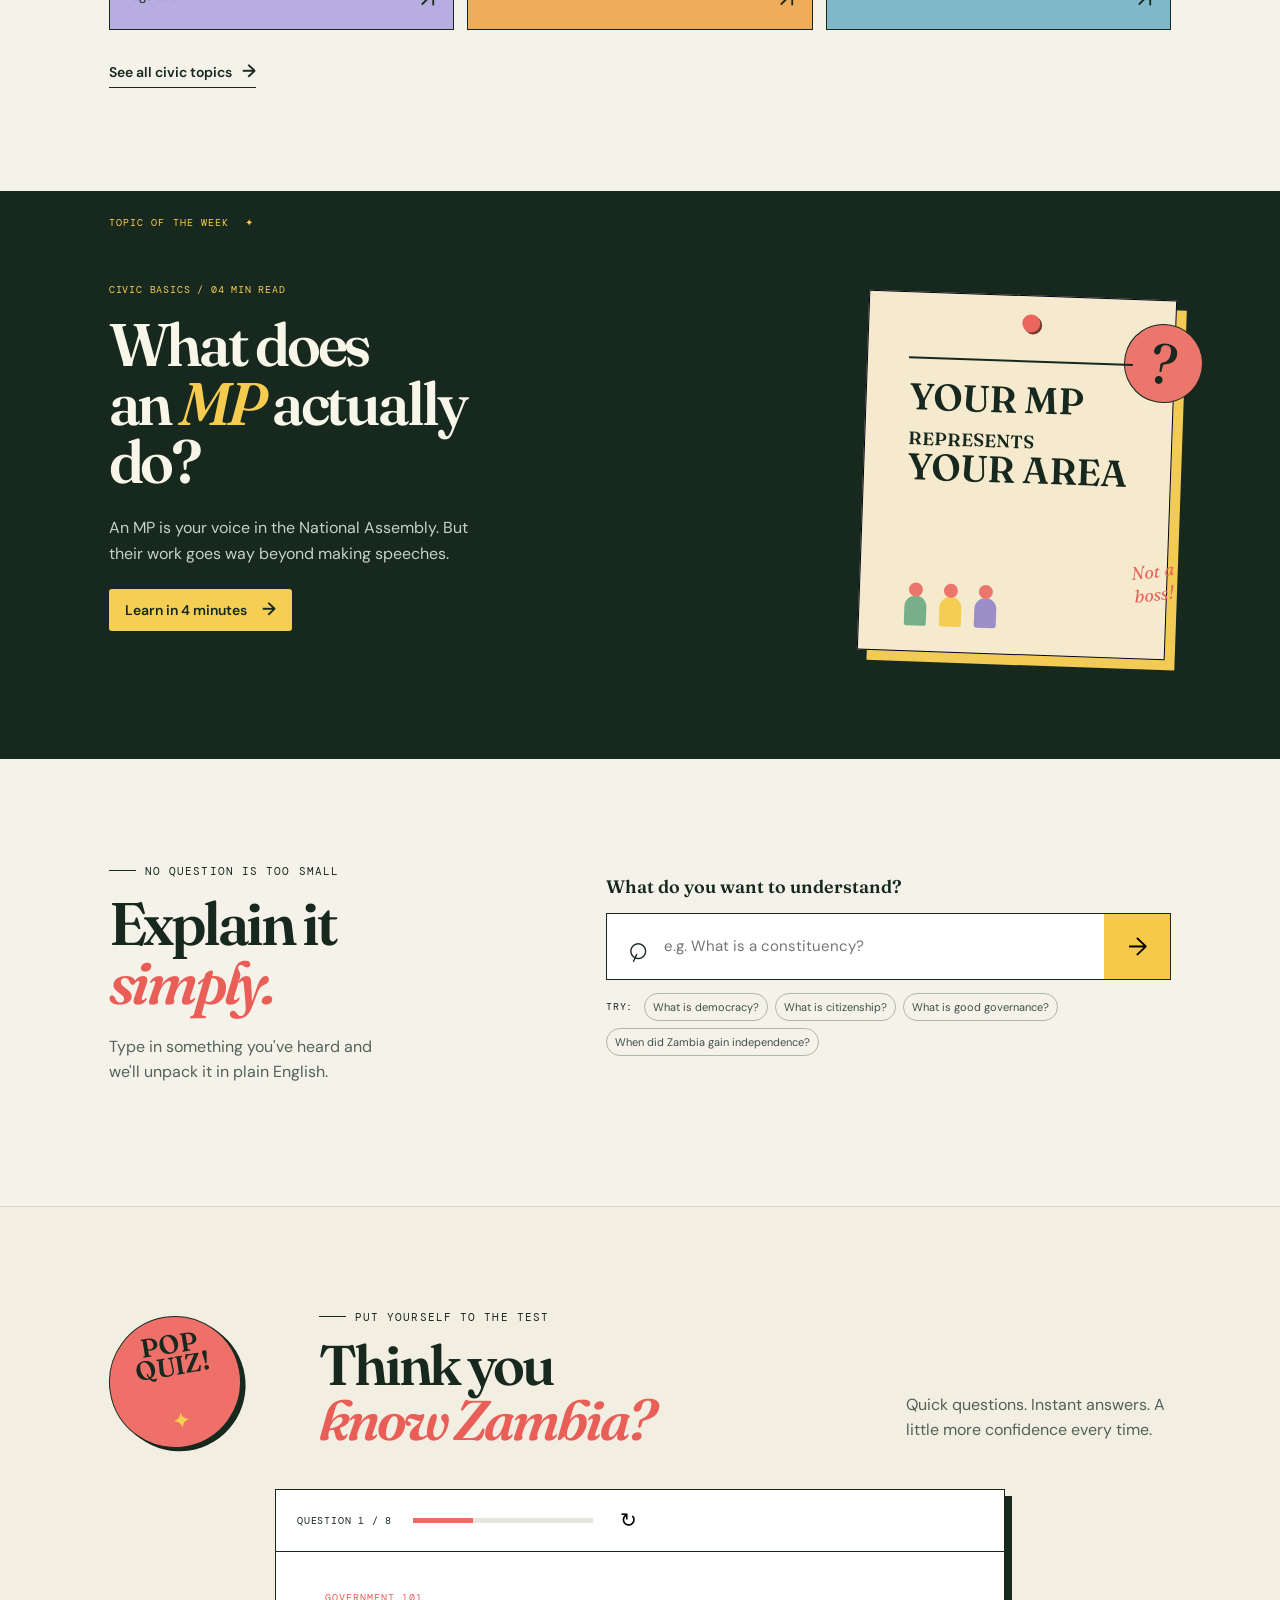
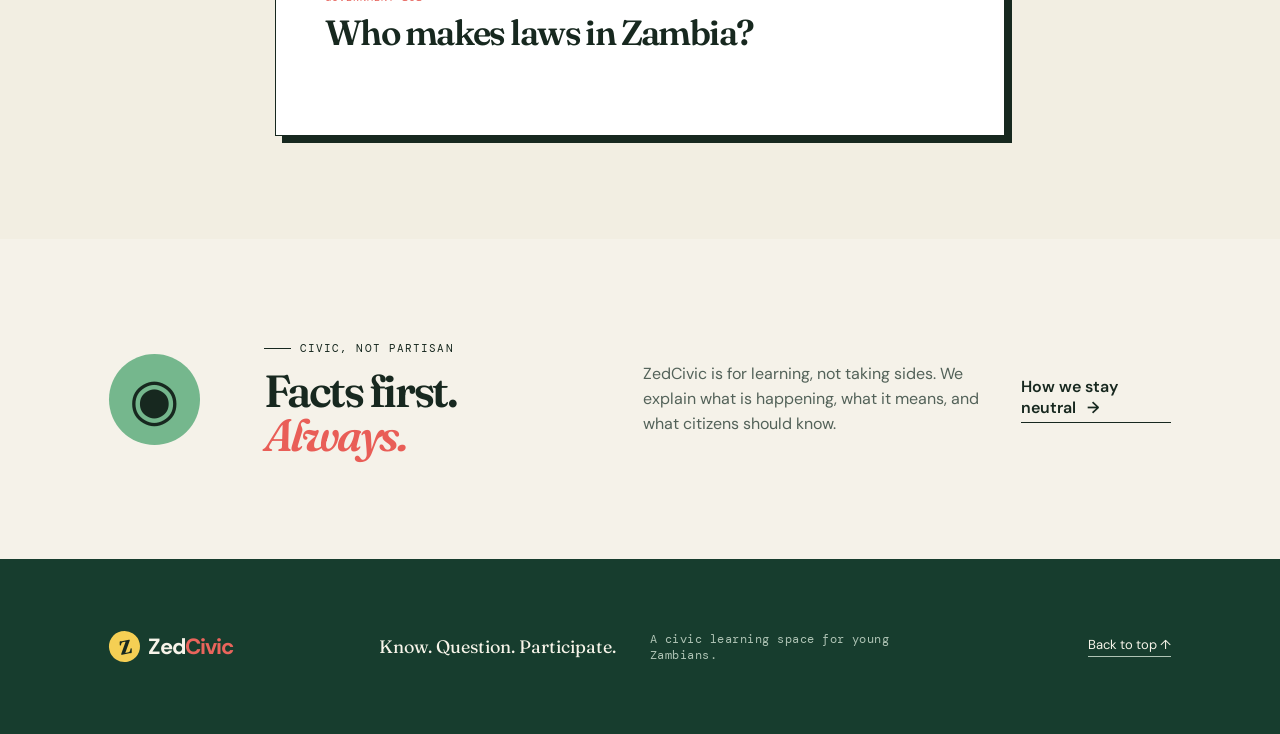
==== commit 746d4dfa: "first commit" ====
--- a/index.html
+++ b/index.html
@@ -1,184 +1,46 @@
-<!DOCTYPE html>
+<!doctype html>
 <html lang="en">
 <head>
-  <meta charset="UTF-8">
-  <meta name="viewport" content="width=device-width, initial-scale=1.0">
-  <title>Home | Zambia Tong-Il Moo-Do Federation</title>
-  <meta name="description" content="Welcome to the Zambia Tong-Il Moo-Do Federation. Discover our dojos, events, leadership, and how to join the national Tong-Il Moo-Do family.">
-  <link rel="stylesheet" href="index.css">
-  <link rel="stylesheet" href="https://cdnjs.cloudflare.com/ajax/libs/font-awesome/6.4.0/css/all.min.css">
-  <link rel="icon" href="assets/new logo.jpeg" type="image/jpeg">
+  <meta charset="UTF-8" />
+  <meta name="viewport" content="width=device-width, initial-scale=1.0" />
+  <meta name="description" content="Simple, non-partisan civic education for young Zambians." />
+  <title>ZedCivic — Know. Question. Participate.</title>
+  <link rel="preconnect" href="https://fonts.googleapis.com">
+  <link rel="preconnect" href="https://fonts.gstatic.com" crossorigin>
+  <link href="https://fonts.googleapis.com/css2?family=DM+Mono:wght@400;500&family=DM+Sans:opsz,wght@9..40,400;9..40,500;9..40,600;9..40,700&family=Fraunces:opsz,wght@9..144,600;9..144,700&display=swap" rel="stylesheet">
+  <link rel="stylesheet" href="index.css" />
 </head>
 <body>
-
-  <!-- ===== SITE HEADER — Centered Logo ===== -->
-  <div class="site-header-top">
-    <a href="index.html" class="site-logo-centered">
-      <img src="assets/new logo.jpeg" alt="ZMTIMDF Logo">
-      <span class="site-logo-title">Zambia Tong-Il Moo-Do Federation</span>
-      <span class="site-logo-sub">Affiliated to the World Tong-Il Moo-Do Federation</span>
-      </a>
-  </div>
-
-  <!-- ===== PRIMARY NAV BAR ===== -->
-
-  <header class="header-nav">
-    <div class="container nav-container">
-      <nav class="nav-menu" id="navMenu">
-        <a href="index.html" class="nav-link active">Home</a>
-        <a href="about.html" class="nav-link">About ZMTIMDF</a>
-        <a href="branches.html" class="nav-link">Branches &amp; Dojos</a>
-        <a href="events.html" class="nav-link">Events Calendar</a>
-        <a href="gallery.html" class="nav-link">Gallery</a>
-        <a href="contact.html" class="nav-link">Contact Us</a>
-      </nav>
-      <button class="hamburger" id="hamburger" aria-label="Toggle navigation">
-        <span></span><span></span><span></span>
-      </button>
-    </div>
+  <div class="announcement"><span>✦</span> CIVIC EDUCATION, MADE CLEAR <span class="announcement-dot">•</span> FOR YOUNG ZAMBIANS</div>
+  <header class="site-header">
+    <a class="brand" href="#top" aria-label="ZedCivic home"><span class="brand-mark">Z</span><span>Zed<span class="brand-accent">Civic</span></span></a>
+    <button class="menu-toggle" aria-label="Open menu" aria-expanded="false"><span></span><span></span></button>
+    <nav class="main-nav" aria-label="Main navigation"><a href="topics.html">Topics</a><a href="quizzes.html">Quizzes</a><a href="explain.html">Explain it simply</a><a href="about.html">About</a></nav>
+    <a class="header-cta" href="quizzes.html">Take a quiz <span>↗</span></a>
   </header>
-
-  <!-- ===== HOMEPAGE HERO ===== -->
-  <section class="hero">
-    <div class="container hero-grid">
-      <div class="hero-content">
-        <span class="badge">Welcome</span>
-        <h1>United in Discipline, Strength, and Community</h1>
-        <p class="hero-description">ZMTIMDF brings the art, science, and values of Tong-Il Moo-Do to Zambia through accredited dojos, national events, and youth development programs.</p>
-        <div class="hero-cta">
-          <a href="about.html" class="btn btn-primary">Explore the Federation</a>
-          <a href="branches.html" class="btn btn-secondary">Find a Dojo</a>
-        </div>
-      </div>
-    </div>
-  </section>
-
-  <!-- ===== STATISTICS ===== -->
-  <section class="stats-section">
-    <div class="container stats-grid">
-      <div class="stat-item">
-        <span class="stat-number" data-target="420">0</span>
-        <span class="stat-label">Active Members</span>
-      </div>
-      <div class="stat-item">
-        <span class="stat-number" data-target="14">0</span>
-        <span class="stat-label">Accredited Dojos</span>
-      </div>
-      <div class="stat-item">
-        <span class="stat-number" data-target="85">0</span>
-        <span class="stat-label">National Events</span>
-      </div>
-      <div class="stat-item">
-        <span class="stat-number" data-target="12">0</span>
-        <span class="stat-label">Certified Instructors</span>
-      </div>
-    </div>
-  </section>
-
-  <!-- ===== OUR FOCUS ===== -->
-  <section class="overview">
-    <div class="container">
-      <div class="section-header">
-        <span class="badge">What We Do</span>
-        <h2>Building Strong Bodies and Stronger Communities</h2>
-        <p>From school programs to national gradings, our federation supports martial arts training that strengthens confidence, respect, and teamwork across Zambia.</p>
-      </div>
-      <div class="overview-grid">
-        <div class="overview-card">
-          <div class="card-icon"><i class="fa-solid fa-dumbbell"></i></div>
-          <h3>Training Excellence</h3>
-          <p>Our curriculum blends traditional Tong-Il Moo-Do techniques with modern training methods to develop every student’s physical and mental capacity.</p>
-        </div>
-        <div class="overview-card">
-          <div class="card-icon"><i class="fa-solid fa-handshake-simple"></i></div>
-          <h3>Community Impact</h3>
-          <p>We partner with schools, youth centers, and community groups to promote self-discipline, character development, and safe self-defense.</p>
-        </div>
-        <div class="overview-card">
-          <div class="card-icon"><i class="fa-solid fa-trophy"></i></div>
-          <h3>National Programs</h3>
-          <p>The federation hosts grading exams, referee training, and championship events that keep Zambia connected to the global Tong-Il Moo-Do family.</p>
-        </div>
-      </div>
-    </div>
-  </section>
-
-  <!-- ===== CHAMPIONSHIP SPOTLIGHT ===== -->
-  <section class="championship">
-    <div class="container championship-grid">
-      <div class="championship-banner">
-        <div class="championship-overlay">
-          <span class="championship-tag">Upcoming Event</span>
-        </div>
-      </div>
-      <div class="championship-info">
-        <h2>Prepare for the Next National Championship</h2>
-        <p class="desc">ZMTIMDF equips athletes and instructors with the skills, rules, and confidence needed for Zambia’s premier Tong-Il Moo-Do championship season.</p>
-        <div class="championship-stats">
-          <div class="champ-stat-box">
-            <span class="num">5</span>
-            <span class="lbl">Event Regions</span>
-          </div>
-          <div class="champ-stat-box">
-            <span class="num">250+</span>
-            <span class="lbl">Male &amp; Female Competitors</span>
-          </div>
-          <div class="champ-stat-box">
-            <span class="num">8</span>
-            <span class="lbl">Referee Courses</span>
-          </div>
-        </div>
-        <a href="events.html" class="btn btn-primary">View Event Schedule</a>
-      </div>
-    </div>
-  </section>
-
-  <!-- ===== FOOTER ===== -->
-  <footer class="footer">
-    <div class="container footer-grid">
-      <div class="footer-info">
-        <div class="footer-info-logo">
-          <img src="assets/new logo.jpeg" alt="ZMTIMDF Logo">
-          <span>ZMTIMDF</span>
-        </div>
-        <p>The official governing body for Tong-Il Moo-Do martial arts in Zambia, affiliated to the World Tong-Il Moo-Do Federation.</p>
-        <div class="footer-socials">
-          <a href="https://www.facebook.com/zmtimdf?mibextid=rS40aB7S9Ucbxw6v" target="_blank" class="social-icon" aria-label="Facebook"><i class="fa-brands fa-facebook-f"></i></a>
-          <a href="#" class="social-icon" aria-label="Twitter"><i class="fa-brands fa-twitter"></i></a>
-          <a href="#" class="social-icon" aria-label="Instagram"><i class="fa-brands fa-instagram"></i></a>
-        </div>
-      </div>
-      <div class="footer-col">
-        <h4>Explore</h4>
-        <ul>
-          <li><a href="index.html">Home</a></li>
-          <li><a href="about.html">About Us</a></li>
-          <li><a href="branches.html">Dojos &amp; Branches</a></li>
-          <li><a href="events.html">Events &amp; Seminars</a></li>
-        </ul>
-      </div>
-      <div class="footer-col">
-        <h4>Affiliation</h4>
-        <ul>
-          <li><a href="branches.html">Join a Dojo</a></li>
-          <li><a href="branches.html">Instructor Accreditation</a></li>
-          <li><a href="about.html">Executive Committee</a></li>
-        </ul>
-      </div>
-      <div class="footer-col">
-        <h4>Contact HQ</h4>
-        <ul class="footer-contact-list">
-          <li><i class="fa-solid fa-location-dot"></i><span>Lusaka Sports Development Complex,<br>P.O. Box 32011, Lusaka, Zambia</span></li>
-          <li><i class="fa-solid fa-phone"></i><span>+260 977 123456</span></li>
-          <li><i class="fa-solid fa-envelope"></i><span>info@tongilmoodozambia.org</span></li>
-        </ul>
-      </div>
-    </div>
-    <div class="footer-bottom">
-      <p>&copy; 2026 Zambia Tong-Il Moo-Do Federation. All Rights Reserved.</p>
-    </div>
-  </footer>
-
+  <main id="top">
+    <section class="hero">
+        <div class="hero-copy"><div class="eyebrow"><span class="eyebrow-line"></span> ZAMBIA, EXPLAINED</div><h1>Understand Zambia.<br><em>Make your voice</em><br>count.</h1><p>Simple, practical explainers on government, politics, elections and your rights — made for young Zambians.</p><div class="hero-actions"><a href="topics.html" class="button button-dark">Explore civic topics <span>→</span></a><a href="quizzes.html" class="text-link">Take a quiz <span>↓</span></a></div></div>
+      <div class="hero-art" aria-hidden="true"><div class="sun"></div><div class="hero-rings"><span></span><span></span><span></span></div><div class="speech speech-one">Your country.<br><strong>Your say.</strong></div><div class="speech speech-two">Know your <strong>rights</strong> ✦</div><div class="civic-card card-a"><span>01</span><b>Learn</b><i>↗</i></div><div class="civic-card card-b"><span>02</span><b>Question</b><i>?</i></div><div class="civic-card card-c"><span>03</span><b>Participate</b><i>✦</i></div><div class="raised-hand">☝</div><div class="zambia-map">Z<span>m</span></div></div>
+      <div class="hero-stamp"><span>●</span> MADE IN ZAMBIA <span>●</span></div>
+    </section>
+    <section class="intro-strip" id="about"><p>Politics doesn't have to be confusing.</p><span></span><p>ZedCivic breaks it down.</p><b>↘</b></section>
+    <section class="topics section" id="topics">
+      <div class="section-heading"><div><div class="eyebrow"><span class="eyebrow-line"></span> START EXPLORING</div><h2>Big topics.<br><em>Plain language.</em></h2></div><p>Tap a topic and learn the essentials in a few minutes. No jargon. No lectures.</p></div>
+      <div class="topic-grid">
+        <a href="#simple" class="topic-card yellow"><span class="topic-number">01</span><span class="topic-icon ballot">☑</span><h3>Elections</h3><p>How voting works, who can vote and why it matters.</p><span class="card-arrow">↗</span></a>
+        <a href="#simple" class="topic-card pink"><span class="topic-number">02</span><span class="topic-icon building">▥</span><h3>Government</h3><p>Who does what — from State House to your ward.</p><span class="card-arrow">↗</span></a>
+        <a href="#simple" class="topic-card green"><span class="topic-number">03</span><span class="topic-icon scale">⚖</span><h3>Your rights</h3><p>The freedoms and protections you have as a citizen.</p><span class="card-arrow">↗</span></a>
+        <a href="#simple" class="topic-card purple"><span class="topic-number">04</span><span class="topic-icon scroll">§</span><h3>Constitution</h3><p>The country's rulebook, explained without the legalese.</p><span class="card-arrow">↗</span></a>
+        <a href="#simple" class="topic-card orange"><span class="topic-number">05</span><span class="topic-icon money">K</span><h3>Public money</h3><p>Where public money comes from and where it goes.</p><span class="card-arrow">↗</span></a>
+        <a href="#simple" class="topic-card blue"><span class="topic-number">06</span><span class="topic-icon people">♧</span><h3>Youth voice</h3><p>Everyday ways to take part and be heard.</p><span class="card-arrow">↗</span></a>
+      </div><a href="#simple" class="all-topics">See all civic topics <span>→</span></a>
+    </section>
+    <section class="feature-explainer" id="simple"><div class="feature-label">TOPIC OF THE WEEK <span>✦</span></div><div class="explainer-copy"><p class="large-label">CIVIC BASICS / 04 MIN READ</p><h2>What does<br>an <em>MP</em> actually do?</h2><p>An MP is your voice in the National Assembly. But their work goes way beyond making speeches.</p><a class="button button-light" href="#quiz">Learn in 4 minutes <span>→</span></a></div><div class="explainer-board"><div class="paper-pin"></div><div class="question-mark">?</div><div class="board-lines"></div><p>YOUR MP<br><small>REPRESENTS</small><br>YOUR AREA</p><span class="scribble">Not a<br>boss!</span><div class="board-people"><i></i><i></i><i></i></div></div></section>
+    <section class="search-section"><div class="search-copy"><div class="eyebrow"><span class="eyebrow-line"></span> NO QUESTION IS TOO SMALL</div><h2>Explain it<br><em>simply.</em></h2><p>Type in something you've heard and we'll unpack it in plain English.</p></div><div class="search-panel"><label for="explainer-search">What do you want to understand?</label><div class="search-box"><span>⌕</span><input id="explainer-search" type="search" placeholder="e.g. What is a constituency?" /><button aria-label="Search">→</button></div><div class="quick-searches"><span>TRY:</span><button>What is democracy?</button><button>What is citizenship?</button><button>What is good governance?</button><button>When did Zambia gain independence?</button></div><p class="search-result" aria-live="polite"></p></div></section>
+    <section class="quiz-section section" id="quiz"><div class="quiz-intro"><div class="quiz-sticker">POP<br>QUIZ! <span>✦</span></div><div><div class="eyebrow"><span class="eyebrow-line"></span> PUT YOURSELF TO THE TEST</div><h2>Think you<br><em>know Zambia?</em></h2></div><p>Quick questions. Instant answers. A little more confidence every time.</p></div><div class="quiz-card"><div class="quiz-card-head"><span>QUESTION <b class="question-count">1 / 8</b></span><div class="progress"><i></i></div><button class="quiz-close" aria-label="Reset quiz">↻</button></div><div class="quiz-content"><p class="quiz-topic">GOVERNMENT 101</p><h3 class="quiz-question">Who makes laws in Zambia?</h3><div class="answers"></div><div class="feedback" aria-live="polite"></div><button class="next-question" hidden>Next question <span>→</span></button></div></div></section>
+    <section class="neutral-section"><div class="neutral-icon">◉</div><div><div class="eyebrow"><span class="eyebrow-line"></span> CIVIC, NOT PARTISAN</div><h2>Facts first.<br><em>Always.</em></h2></div><p>ZedCivic is for learning, not taking sides. We explain what is happening, what it means, and what citizens should know.</p><a href="#about" class="text-link">How we stay neutral <span>→</span></a></section>
+  </main>
+  <footer class="site-footer"><a class="brand" href="#top"><span class="brand-mark">Z</span><span>Zed<span class="brand-accent">Civic</span></span></a><p>Know. Question. Participate.</p><p class="footer-note">A civic learning space for young Zambians.</p><a href="#top">Back to top ↑</a></footer>
   <script src="main.js"></script>
-</body>
-</html>
+</body></html>
--- a/index.css
+++ b/index.css
@@ -1,1308 +1,5 @@
-@import url('https://fonts.googleapis.com/css2?family=Raleway:wght@300;400;500;600;700;800;900&display=swap');
-
-/* --- Root Variables & Design System --- */
-:root {
-  --font-primary: 'Raleway', sans-serif;
-
-  /* Light Theme Colors */
-  --bg-main: #ffffff;
-  --bg-secondary: #f7f8f9;
-  --bg-card: #ffffff;
-  --bg-card-hover: #f0f4ff;
-
-  --text-main: #222222;
-  --text-muted: #575760;
-  --text-dark: #b2b2be;
-
-  /* Accents */
-  --color-primary: #cc0000;       /* Martial Arts Deep Red */
-  --color-secondary: #b8860b;     /* Dark Gold */
-  --color-green: #2e7d32;
-  --color-gold: #daa520;
-
-  /* Borders & Shadows */
-  --border-subtle: rgba(0, 0, 0, 0.1);
-  --border-active: rgba(204, 0, 0, 0.4);
-  --shadow-sm: 0 2px 8px rgba(0,0,0,0.08);
-  --shadow-md: 0 4px 20px rgba(0,0,0,0.1);
-  --shadow-lg: 0 10px 40px rgba(0,0,0,0.12);
-
-  /* Layout */
-  --max-width: 1200px;
-  --transition-smooth: all 0.3s cubic-bezier(0.4, 0, 0.2, 1);
-}
-
-/* --- Base Resets --- */
-*, *::before, *::after {
-  box-sizing: border-box;
-  margin: 0;
-  padding: 0;
-}
-
-html { scroll-behavior: smooth; }
-
-body {
-  font-family: var(--font-primary);
-  background-color: var(--bg-main);
-  color: var(--text-main);
-  line-height: 1.9;
-  overflow-x: hidden;
-  -webkit-font-smoothing: antialiased;
-}
-
-a {
-  color: inherit;
-  text-decoration: none;
-  transition: var(--transition-smooth);
-}
-
-img { max-width: 100%; height: auto; display: block; }
-li  { list-style: none; }
-
-/* --- Global Utility Classes --- */
-.container {
-  width: 100%;
-  max-width: var(--max-width);
-  margin: 0 auto;
-  padding: 0 2rem;
-}
-
-.text-gradient {
-  background: linear-gradient(135deg, var(--text-main) 20%, var(--color-primary) 100%);
-  -webkit-background-clip: text;
-  -webkit-text-fill-color: transparent;
-  background-clip: text;
-}
-
-/* Buttons */
-.btn {
-  display: inline-flex;
-  align-items: center;
-  justify-content: center;
-  padding: 0.75rem 2rem;
-  font-family: var(--font-primary);
-  font-weight: 700;
-  font-size: 0.85rem;
-  text-transform: uppercase;
-  letter-spacing: 0.5px;
-  border-radius: 3px;
-  cursor: pointer;
-  transition: var(--transition-smooth);
-  border: 1px solid transparent;
-}
-
-.btn-primary {
-  background-color: var(--color-primary);
-  color: #fff;
-}
-.btn-primary:hover {
-  background-color: #aa0000;
-  transform: translateY(-1px);
-  box-shadow: 0 4px 12px rgba(204,0,0,0.35);
-}
-
-.btn-secondary {
-  background-color: transparent;
-  color: var(--text-main);
-  border: 1px solid #333333;
-}
-.btn-secondary:hover {
-  background-color: #000;
-  color: #fff;
-}
-
-.btn-outline-gold {
-  background-color: transparent;
-  color: var(--color-secondary);
-  border: 1px solid var(--color-secondary);
-}
-.btn-outline-gold:hover {
-  background-color: var(--color-secondary);
-  color: #fff;
-}
-
-/* Section Header */
-.section-header {
-  text-align: center;
-  margin-bottom: 3.5rem;
-}
-.section-header h2 {
-  font-size: 2.2rem;
-  font-weight: 800;
-  text-transform: uppercase;
-  letter-spacing: 0.5px;
-  margin-bottom: 0.5rem;
-}
-.section-header p {
-  color: var(--text-muted);
-  font-size: 1rem;
-}
-
-.badge {
-  display: inline-block;
-  padding: 0.25rem 0.8rem;
-  font-size: 0.75rem;
-  font-weight: 700;
-  text-transform: uppercase;
-  letter-spacing: 1.5px;
-  border-radius: 2px;
-  margin-bottom: 0.8rem;
-  background-color: rgba(204, 0, 0, 0.08);
-  color: var(--color-primary);
-  border: 1px solid rgba(204, 0, 0, 0.2);
-}
-
-/* ============================================
-   HEADER / NAVIGATION — KTMF Style
-   ============================================ */
-
-/* Top header band: white bg, centered logo */
-.site-header-top {
-  background-color: #fff;
-  border-bottom: 1px solid rgba(0,0,0,0.08);
-  padding: 18px 0;
-  text-align: center;
-}
-
-.site-logo-centered {
-  display: flex;
-  flex-direction: column;
-  align-items: center;
-  gap: 0.5rem;
-  text-decoration: none;
-  color: var(--text-main);
-  transition: var(--transition-smooth);
-}
-
-.site-logo-centered:hover { opacity: 0.85; }
-
-.site-logo-centered img {
-  height: 80px;
-  width: auto;
-  object-fit: contain;
-  display: block;
-  margin: 0 auto;
-}
-
-.site-logo-title {
-  font-size: 1.4rem;
-  font-weight: 900;
-  text-transform: uppercase;
-  letter-spacing: 2px;
-  line-height: 1.1;
-  color: #000;
-}
-
-.site-logo-sub {
-  font-size: 0.75rem;
-  font-weight: 700;
-  letter-spacing: 3px;
-  text-transform: uppercase;
-  color: var(--color-primary);
-}
-
-/* Primary navigation bar — full-width below header */
-.header-nav {
-  position: sticky;
-  top: 0;
-  left: 0;
-  width: 100%;
-  z-index: 1000;
-  background-color: #fff;
-  border-bottom: 2px solid var(--color-primary);
-  box-shadow: 0 2px 10px rgba(0,0,0,0.08);
-  transition: var(--transition-smooth);
-}
-
-.nav-container {
-  display: flex;
-  align-items: center;
-  justify-content: center;
-  height: 56px;
-  gap: 0;
-}
-
-.nav-menu {
-  display: flex;
-  align-items: center;
-  gap: 0;
-}
-
-.nav-link {
-  font-weight: 700;
-  font-size: 0.82rem;
-  text-transform: uppercase;
-  letter-spacing: 0.5px;
-  color: #000;
-  position: relative;
-  padding: 0 1.4rem;
-  height: 56px;
-  display: flex;
-  align-items: center;
-  border-right: 1px solid rgba(0,0,0,0.07);
-  transition: var(--transition-smooth);
-}
-
-.nav-link:first-child { border-left: 1px solid rgba(0,0,0,0.07); }
-
-.nav-link:hover,
-.nav-link.active {
-  background-color: var(--color-primary);
-  color: #fff;
-}
-
-/* Hamburger (mobile) */
-.hamburger {
-  display: none;
-  flex-direction: column;
-  gap: 5px;
-  cursor: pointer;
-  border: none;
-  background: none;
-  padding: 0.5rem;
-  position: absolute;
-  right: 1.5rem;
-}
-.hamburger span {
-  display: block;
-  width: 24px;
-  height: 2px;
-  background-color: #000;
-  transition: var(--transition-smooth);
-}
-
-/* ============================================
-   HERO SECTION — Full-width banner (Homepage)
-   ============================================ */
-.hero {
-  position: relative;
-  height: 580px;
-  background: linear-gradient(rgba(0,0,0,0.55), rgba(0,0,0,0.55)),
-              url('assets/background2.jpg') center/cover no-repeat;
-  display: flex;
-  align-items: center;
-  justify-content: center;
-  text-align: center;
-  color: #fff;
-}
-
-.hero-grid {
-  display: flex;
-  flex-direction: column;
-  align-items: center;
-  justify-content: center;
-  gap: 0;
-}
-
-.hero-content {
-  max-width: 800px;
-  padding: 0 1rem;
-}
-
-.hero-content .badge {
-  background: rgba(255,255,255,0.12);
-  color: #fff;
-  border-color: rgba(255,255,255,0.3);
-  margin-bottom: 1rem;
-}
-
-.hero-content h1 {
-  font-size: 3.2rem;
-  font-weight: 900;
-  text-transform: uppercase;
-  letter-spacing: -0.5px;
-  line-height: 1.1;
-  margin-bottom: 1.2rem;
-  color: #fff;
-  -webkit-text-fill-color: #fff;
-  background: none;
-}
-
-.hero-description {
-  font-size: 1.1rem;
-  color: rgba(255,255,255,0.88);
-  margin-bottom: 2rem;
-  line-height: 1.6;
-}
-
-.hero-cta {
-  display: flex;
-  gap: 1rem;
-  justify-content: center;
-  flex-wrap: wrap;
-}
-
-.hero-cta .btn-primary {
-  background-color: var(--color-primary);
-  border-color: var(--color-primary);
-}
-
-.hero-cta .btn-secondary {
-  background-color: transparent;
-  border-color: rgba(255,255,255,0.6);
-  color: #fff;
-}
-.hero-cta .btn-secondary:hover {
-  background-color: #fff;
-  color: #000;
-}
-
-/* Hide old hero visual elements */
-.hero-visual, .hero-circle-back, .hero-graphic,
-.hero-image, .hero-floating-stat { display: none; }
-
-/* ============================================
-   INNER PAGE HERO (About, Branches, Events, Contact)
-   ============================================ */
-.about-hero,
-.branches-intro,
-.events-intro,
-.contact-intro {
-  position: relative;
-  height: 280px;
-  background: linear-gradient(rgba(0,0,0,0.6), rgba(0,0,0,0.6));
-  display: flex;
-  align-items: center;
-  justify-content: center;
-  text-align: center;
-  color: #fff;
-  padding: 0;
-}
-
-.about-hero .container,
-.branches-intro .container,
-.events-intro .container,
-.contact-intro .container {
-  display: flex;
-  flex-direction: column;
-  align-items: center;
-  justify-content: center;
-}
-
-.about-hero .badge,
-.branches-intro .badge,
-.events-intro .badge,
-.contact-intro .badge {
-  background: rgba(255,255,255,0.12);
-  color: #fff;
-  border-color: rgba(255,255,255,0.3);
-}
-
-.about-hero h1,
-.branches-intro h1,
-.events-intro h1,
-.contact-intro h1 {
-  font-size: 2.5rem;
-  font-weight: 900;
-  text-transform: uppercase;
-  color: #fff;
-  -webkit-text-fill-color: #fff;
-  background: none;
-  margin-bottom: 0.5rem;
-}
-
-.about-hero .hero-description,
-.branches-intro .hero-description,
-.events-intro .hero-description,
-.contact-intro .hero-description {
-  color: rgba(255,255,255,0.85);
-  font-size: 1rem;
-  margin-bottom: 0;
-}
-
-/* ============================================
-   STATS / COUNTERS SECTION
-   ============================================ */
-.stats-section {
-  background-color: var(--color-primary);
-  padding: 4rem 0;
-}
-
-.stats-grid {
-  display: grid;
-  grid-template-columns: repeat(4, 1fr);
-  gap: 2rem;
-  text-align: center;
-}
-
-.stat-item {
-  color: #fff;
-  padding: 1rem;
-  border-right: 1px solid rgba(255,255,255,0.2);
-}
-.stat-item:last-child { border-right: none; }
-
-.stat-item .stat-number {
-  font-size: 3rem;
-  font-weight: 900;
-  line-height: 1;
-  display: block;
-  margin-bottom: 0.4rem;
-}
-
-.stat-item .stat-label {
-  font-size: 0.8rem;
-  font-weight: 700;
-  text-transform: uppercase;
-  letter-spacing: 1.5px;
-  opacity: 0.85;
-}
-
-/* ============================================
-   OVERVIEW / FEATURES SECTION
-   ============================================ */
-.overview {
-  padding: 6rem 0;
-  background-color: var(--bg-secondary);
-  border-top: 1px solid var(--border-subtle);
-  border-bottom: 1px solid var(--border-subtle);
-}
-
-.overview-grid {
-  display: grid;
-  grid-template-columns: repeat(3, 1fr);
-  gap: 2rem;
-}
-
-.overview-card {
-  background-color: #fff;
-  border: 1px solid rgba(0,0,0,0.07);
-  border-radius: 4px;
-  padding: 2.5rem;
-  transition: var(--transition-smooth);
-  box-shadow: var(--shadow-sm);
-}
-
-.overview-card:hover {
-  transform: translateY(-4px);
-  box-shadow: var(--shadow-md);
-  border-color: rgba(204,0,0,0.2);
-}
-
-.card-icon {
-  width: 56px;
-  height: 56px;
-  border-radius: 4px;
-  background-color: rgba(204, 0, 0, 0.06);
-  display: flex;
-  align-items: center;
-  justify-content: center;
-  margin-bottom: 1.5rem;
-  border: 1px solid rgba(204, 0, 0, 0.1);
-  color: var(--color-primary);
-  font-size: 1.4rem;
-}
-
-.overview-card h3 {
-  font-size: 1.15rem;
-  font-weight: 800;
-  text-transform: uppercase;
-  margin-bottom: 0.8rem;
-  letter-spacing: 0.3px;
-}
-
-.overview-card p {
-  color: var(--text-muted);
-  font-size: 0.95rem;
-  line-height: 1.7;
-}
-
-/* ============================================
-   CHAMPIONSHIP SECTION
-   ============================================ */
-.championship {
-  padding: 7rem 0;
-  background-color: #fff;
-}
-
-.championship-grid {
-  display: grid;
-  grid-template-columns: 1fr 1.2fr;
-  gap: 5rem;
-  align-items: center;
-}
-
-.championship-banner {
-  border-radius: 4px;
-  overflow: hidden;
-  box-shadow: var(--shadow-lg);
-  border: 1px solid rgba(0,0,0,0.08);
-  position: relative;
-}
-
-.championship-img {
-  width: 100%;
-  height: 460px;
-  object-fit: cover;
-  transition: var(--transition-smooth);
-  display: block;
-}
-
-.championship-banner:hover .championship-img { transform: scale(1.03); }
-
-.championship-overlay {
-  position: absolute;
-  top: 0; left: 0;
-  width: 100%; height: 100%;
-  background: linear-gradient(to top, rgba(0,0,0,0.7) 0%, transparent 55%);
-  display: flex;
-  align-items: flex-end;
-  padding: 2rem;
-}
-
-.championship-tag {
-  background-color: var(--color-primary);
-  color: #fff;
-  padding: 0.35rem 1rem;
-  font-weight: 700;
-  font-size: 0.8rem;
-  border-radius: 2px;
-  text-transform: uppercase;
-  letter-spacing: 0.5px;
-}
-
-.championship-info h2 {
-  font-size: 2rem;
-  font-weight: 900;
-  text-transform: uppercase;
-  margin-bottom: 1.2rem;
-  letter-spacing: -0.3px;
-}
-
-.championship-info .desc {
-  color: var(--text-muted);
-  font-size: 1rem;
-  margin-bottom: 2rem;
-  line-height: 1.8;
-}
-
-.championship-stats {
-  display: grid;
-  grid-template-columns: repeat(3, 1fr);
-  gap: 1rem;
-  margin-bottom: 2rem;
-}
-
-.champ-stat-box {
-  background-color: var(--bg-secondary);
-  border: 1px solid var(--border-subtle);
-  border-radius: 4px;
-  padding: 1.2rem;
-  text-align: center;
-}
-
-.champ-stat-box .num {
-  font-size: 1.8rem;
-  font-weight: 900;
-  color: var(--color-primary);
-  display: block;
-  line-height: 1;
-  margin-bottom: 0.3rem;
-}
-
-.champ-stat-box .lbl {
-  font-size: 0.75rem;
-  color: var(--text-muted);
-  text-transform: uppercase;
-  font-weight: 700;
-  letter-spacing: 0.5px;
-}
-
-/* ============================================
-   NEWS TIMELINE SECTION
-   ============================================ */
-.news-timeline {
-  padding: 7rem 0;
-  background-color: var(--bg-secondary);
-  border-top: 1px solid var(--border-subtle);
-}
-
-.timeline {
-  position: relative;
-  max-width: 900px;
-  margin: 0 auto;
-  padding: 2rem 0;
-}
-
-.timeline::before {
-  content: '';
-  position: absolute;
-  top: 0;
-  left: 50%;
-  transform: translateX(-50%);
-  width: 2px;
-  height: 100%;
-  background-color: rgba(0,0,0,0.1);
-}
-
-.timeline-item {
-  display: flex;
-  justify-content: flex-end;
-  padding-right: 50%;
-  position: relative;
-  margin-bottom: 3.5rem;
-}
-
-.timeline-item:nth-child(even) {
-  justify-content: flex-start;
-  padding-right: 0;
-  padding-left: 50%;
-}
-
-.timeline-dot {
-  position: absolute;
-  top: 1.2rem;
-  left: 50%;
-  transform: translateX(-50%);
-  width: 14px;
-  height: 14px;
-  border-radius: 50%;
-  background-color: #fff;
-  border: 3px solid var(--color-primary);
-  box-shadow: 0 0 0 4px rgba(204,0,0,0.1);
-  z-index: 5;
-}
-
-.timeline-content {
-  background-color: #fff;
-  border: 1px solid rgba(0,0,0,0.08);
-  border-radius: 4px;
-  padding: 1.8rem;
-  width: 88%;
-  max-width: 390px;
-  box-shadow: var(--shadow-sm);
-  transition: var(--transition-smooth);
-}
-
-.timeline-item:nth-child(odd) .timeline-content { margin-right: 2rem; }
-.timeline-item:nth-child(even) .timeline-content { margin-left: 2rem; }
-
-.timeline-content:hover {
-  transform: translateY(-3px);
-  box-shadow: var(--shadow-md);
-  border-color: rgba(204,0,0,0.2);
-}
-
-.timeline-date {
-  font-size: 0.8rem;
-  font-weight: 700;
-  color: var(--color-primary);
-  margin-bottom: 0.5rem;
-  display: block;
-  text-transform: uppercase;
-  letter-spacing: 0.5px;
-}
-
-.timeline-content h3 {
-  font-size: 1.1rem;
-  font-weight: 800;
-  margin-bottom: 0.7rem;
-  text-transform: uppercase;
-}
-
-.timeline-content p {
-  color: var(--text-muted);
-  font-size: 0.9rem;
-  margin-bottom: 1rem;
-  line-height: 1.6;
-}
-
-.timeline-more {
-  font-size: 0.85rem;
-  font-weight: 700;
-  color: var(--color-primary);
-  display: inline-flex;
-  align-items: center;
-  gap: 0.4rem;
-  text-transform: uppercase;
-  letter-spacing: 0.5px;
-}
-.timeline-more:hover { color: #000; }
-
-/* ============================================
-   PARTNERS SECTION
-   ============================================ */
-.partners {
-  padding: 5rem 0;
-  border-top: 1px solid var(--border-subtle);
-  background-color: #fff;
-}
-
-.partners-carousel {
-  display: flex;
-  align-items: center;
-  justify-content: center;
-  flex-wrap: wrap;
-  gap: 3rem;
-}
-
-.partner-logo-wrap {
-  opacity: 0.5;
-  transition: var(--transition-smooth);
-  display: flex;
-  align-items: center;
-  justify-content: center;
-  font-family: var(--font-primary);
-  font-weight: 700;
-  font-size: 0.9rem;
-  text-transform: uppercase;
-  letter-spacing: 1px;
-  color: var(--text-main);
-  padding: 1rem 2rem;
-  border: 1px solid rgba(0,0,0,0.1);
-  border-radius: 3px;
-}
-.partner-logo-wrap:hover { opacity: 1; border-color: rgba(0,0,0,0.3); }
-
-/* ============================================
-   CALL TO ACTION SECTION
-   ============================================ */
-.cta-footer {
-  padding: 7rem 0;
-  background-color: #1a1a1a;
-  text-align: center;
-}
-
-.cta-footer-box {
-  background-color: #222;
-  border: 1px solid rgba(255,255,255,0.08);
-  padding: 4rem 3rem;
-  border-radius: 4px;
-  max-width: 820px;
-  margin: 0 auto;
-  box-shadow: 0 20px 60px rgba(0,0,0,0.4);
-}
-
-.cta-footer-box h2 {
-  font-size: 2.4rem;
-  font-weight: 900;
-  text-transform: uppercase;
-  color: #fff;
-  margin-bottom: 1rem;
-}
-
-.cta-footer-box p {
-  color: rgba(255,255,255,0.65);
-  font-size: 1.05rem;
-  margin-bottom: 2.5rem;
-  max-width: 600px;
-  margin-left: auto;
-  margin-right: auto;
-  line-height: 1.7;
-}
-
-.cta-buttons {
-  display: flex;
-  justify-content: center;
-  gap: 1.2rem;
-  flex-wrap: wrap;
-}
-
-.cta-footer-box .btn-secondary {
-  border-color: rgba(255,255,255,0.4);
-  color: #fff;
-}
-.cta-footer-box .btn-secondary:hover {
-  background-color: #fff;
-  color: #000;
-}
-
-/* ============================================
-   FOOTER — Dark like KTMF
-   ============================================ */
-.footer {
-  background-color: #000;
-  border-top: 3px solid var(--color-primary);
-  padding: 5rem 0 2.5rem 0;
-  font-size: 0.9rem;
-  color: rgba(255,255,255,0.7);
-}
-
-.footer-grid {
-  display: grid;
-  grid-template-columns: 1.5fr 1fr 1fr 1.2fr;
-  gap: 4rem;
-  margin-bottom: 4rem;
-}
-
-.footer-info-logo {
-  display: flex;
-  align-items: center;
-  gap: 0.8rem;
-  margin-bottom: 1.2rem;
-}
-.footer-info-logo img { height: 45px; filter: brightness(0) invert(1); }
-.footer-info-logo span {
-  font-size: 1.1rem;
-  font-weight: 900;
-  text-transform: uppercase;
-  letter-spacing: 1px;
-  color: #fff;
-}
-
-.footer-info p { color: rgba(255,255,255,0.55); margin-bottom: 1.5rem; font-size: 0.88rem; line-height: 1.7; }
-
-.footer-socials { display: flex; gap: 0.8rem; }
-.social-icon {
-  width: 38px;
-  height: 38px;
-  border-radius: 3px;
-  background-color: rgba(255,255,255,0.06);
-  border: 1px solid rgba(255,255,255,0.1);
-  display: flex;
-  align-items: center;
-  justify-content: center;
-  color: rgba(255,255,255,0.6);
-  transition: var(--transition-smooth);
-  font-size: 0.9rem;
-}
-.social-icon:hover {
-  color: #fff;
-  border-color: var(--color-primary);
-  background-color: var(--color-primary);
-}
-
-.footer-col h4 {
-  font-size: 0.85rem;
-  font-weight: 900;
-  text-transform: uppercase;
-  letter-spacing: 1.5px;
-  margin-bottom: 1.5rem;
-  color: #fff;
-  position: relative;
-  padding-bottom: 0.7rem;
-}
-.footer-col h4::after {
-  content: '';
-  position: absolute;
-  bottom: 0; left: 0;
-  width: 28px; height: 2px;
-  background-color: var(--color-primary);
-}
-
-.footer-col ul { display: flex; flex-direction: column; gap: 0.7rem; }
-.footer-col ul a { color: rgba(255,255,255,0.55); font-size: 0.88rem; transition: var(--transition-smooth); }
-.footer-col ul a:hover { color: #fff; padding-left: 4px; }
-
-.footer-contact-list { display: flex; flex-direction: column; gap: 1rem; }
-.footer-contact-list li { display: flex; gap: 0.8rem; align-items: flex-start; color: rgba(255,255,255,0.55); font-size: 0.88rem; }
-.footer-contact-list i { color: var(--color-primary); margin-top: 0.2rem; }
-
-.footer-bottom {
-  border-top: 1px solid rgba(255,255,255,0.08);
-  padding-top: 2rem;
-  text-align: center;
-  color: rgba(255,255,255,0.35);
-  font-size: 0.82rem;
-}
-
-/* ============================================
-   ABOUT PAGE
-   ============================================ */
-.about-intro-grid {
-  display: grid;
-  grid-template-columns: 1fr 1fr;
-  gap: 5rem;
-  padding: 5rem 0;
-  align-items: center;
-}
-
-.about-intro-text h3 {
-  font-size: 1.8rem;
-  font-weight: 900;
-  text-transform: uppercase;
-  margin-bottom: 1.2rem;
-}
-.about-intro-text p {
-  color: var(--text-muted);
-  margin-bottom: 1.2rem;
-  line-height: 1.8;
-}
-
-.about-intro-visual {
-  border-radius: 4px;
-  overflow: hidden;
-  border: 1px solid var(--border-subtle);
-  box-shadow: var(--shadow-md);
-}
-.about-intro-visual img { width: 100%; height: 380px; object-fit: cover; }
-
-.leadership {
-  padding: 6rem 0;
-  border-top: 1px solid var(--border-subtle);
-  background-color: var(--bg-secondary);
-}
-
-.leadership-grid {
-  display: grid;
-  grid-template-columns: repeat(3, 1fr);
-  gap: 2rem;
-}
-
-.leader-card {
-  background-color: #fff;
-  border: 1px solid rgba(0,0,0,0.07);
-  border-radius: 4px;
-  overflow: hidden;
-  text-align: center;
-  transition: var(--transition-smooth);
-  box-shadow: var(--shadow-sm);
-}
-.leader-card:hover {
-  transform: translateY(-4px);
-  box-shadow: var(--shadow-md);
-  border-color: rgba(204,0,0,0.2);
-}
-
-.leader-img-wrap {
-  width: 100%; height: 260px;
-  overflow: hidden;
-  background-color: #f0f0f0;
-  display: flex;
-  align-items: center;
-  justify-content: center;
-  border-bottom: 1px solid var(--border-subtle);
-}
-.leader-img-wrap i { font-size: 5rem; color: #ccc; }
-
-.leader-card h4 { font-size: 1.1rem; font-weight: 800; text-transform: uppercase; margin: 1.2rem 0 0.3rem 0; }
-.leader-role {
-  color: var(--color-primary);
-  font-size: 0.78rem;
-  font-weight: 700;
-  text-transform: uppercase;
-  letter-spacing: 0.5px;
-  margin-bottom: 1rem;
-  display: block;
-}
-
-/* ============================================
-   BRANCHES PAGE
-   ============================================ */
-.branches-grid {
-  display: grid;
-  grid-template-columns: repeat(2, 1fr);
-  gap: 2rem;
-  margin: 3rem 0 4rem 0;
-}
-
-.branch-card {
-  background-color: #fff;
-  border: 1px solid rgba(0,0,0,0.08);
-  border-radius: 4px;
-  padding: 2.5rem;
-  position: relative;
-  transition: var(--transition-smooth);
-  box-shadow: var(--shadow-sm);
-}
-.branch-card::before {
-  content: '';
-  position: absolute;
-  top: 0; left: 0;
-  width: 4px; height: 100%;
-  background-color: var(--color-green);
-  border-radius: 4px 0 0 4px;
-}
-.branch-card.hq::before { background-color: var(--color-primary); }
-.branch-card:hover {
-  transform: translateY(-3px);
-  box-shadow: var(--shadow-md);
-  border-color: rgba(0,0,0,0.15);
-}
-
-.branch-badge {
-  position: absolute;
-  top: 1.8rem; right: 1.8rem;
-  font-size: 0.72rem; font-weight: 700;
-  background-color: rgba(46,125,50,0.08);
-  color: var(--color-green);
-  padding: 0.2rem 0.6rem;
-  border-radius: 2px;
-  text-transform: uppercase;
-}
-.branch-card.hq .branch-badge {
-  background-color: rgba(204,0,0,0.08);
-  color: var(--color-primary);
-}
-
-.branch-card h3 { font-size: 1.3rem; font-weight: 800; text-transform: uppercase; margin-bottom: 1.2rem; padding-right: 5rem; }
-.branch-info { display: flex; flex-direction: column; gap: 0.9rem; color: var(--text-muted); font-size: 0.92rem; }
-.branch-info li { display: flex; gap: 0.7rem; }
-.branch-info i { color: var(--color-primary); margin-top: 0.2rem; }
-
-/* ============================================
-   EVENTS PAGE
-   ============================================ */
-.events-filter {
-  display: flex;
-  justify-content: center;
-  gap: 0.7rem;
-  margin: 3rem 0;
-  flex-wrap: wrap;
-}
-
-.filter-btn {
-  background-color: #fff;
-  border: 1px solid rgba(0,0,0,0.15);
-  color: var(--text-muted);
-  padding: 0.55rem 1.4rem;
-  border-radius: 2px;
-  font-family: var(--font-primary);
-  font-size: 0.82rem;
-  font-weight: 700;
-  text-transform: uppercase;
-  letter-spacing: 0.5px;
-  cursor: pointer;
-  transition: var(--transition-smooth);
-}
-.filter-btn:hover, .filter-btn.active {
-  background-color: var(--color-primary);
-  color: #fff;
-  border-color: var(--color-primary);
-}
-
-.events-list {
-  display: grid;
-  grid-template-columns: 1fr;
-  gap: 1.5rem;
-  max-width: 820px;
-  margin: 0 auto 5rem auto;
-}
-
-.event-item {
-  display: flex;
-  background-color: #fff;
-  border: 1px solid rgba(0,0,0,0.08);
-  border-radius: 4px;
-  overflow: hidden;
-  transition: var(--transition-smooth);
-  box-shadow: var(--shadow-sm);
-}
-.event-item:hover {
-  transform: translateY(-2px);
-  box-shadow: var(--shadow-md);
-  border-color: rgba(204,0,0,0.2);
-}
-
-.event-date-box {
-  width: 120px;
-  min-width: 120px;
-  background-color: var(--color-primary);
-  display: flex;
-  flex-direction: column;
-  align-items: center;
-  justify-content: center;
-  padding: 1.5rem 1rem;
-  text-align: center;
-  color: #fff;
-}
-.event-date-box .day { font-size: 2.5rem; font-weight: 900; line-height: 1; display: block; }
-.event-date-box .month { font-size: 0.82rem; font-weight: 700; text-transform: uppercase; letter-spacing: 1px; margin-top: 0.2rem; opacity: 0.85; }
-
-.event-details { padding: 1.8rem; flex-grow: 1; display: flex; flex-direction: column; justify-content: center; }
-.event-type {
-  font-size: 0.72rem; font-weight: 700;
-  color: var(--color-primary);
-  text-transform: uppercase;
-  letter-spacing: 0.5px;
-  margin-bottom: 0.4rem;
-}
-.event-details h3 { font-size: 1.15rem; font-weight: 800; text-transform: uppercase; margin-bottom: 0.7rem; }
-.event-meta { display: flex; gap: 1.5rem; color: var(--text-muted); font-size: 0.88rem; flex-wrap: wrap; }
-.event-meta span { display: flex; align-items: center; gap: 0.4rem; }
-.event-meta i { color: var(--color-primary); }
-
-/* ============================================
-   CONTACT PAGE
-   ============================================ */
-.contact-grid {
-  display: grid;
-  grid-template-columns: 1fr 1.2fr;
-  gap: 3rem;
-  margin: 3rem 0 5rem 0;
-  align-items: start;
-}
-
-.contact-info-panel {
-  background-color: #fff;
-  border: 1px solid rgba(0,0,0,0.08);
-  border-radius: 4px;
-  padding: 2.5rem;
-  box-shadow: var(--shadow-sm);
-}
-.contact-info-panel h3 { font-size: 1.5rem; font-weight: 900; text-transform: uppercase; margin-bottom: 1.5rem; }
-
-.contact-method-list { display: flex; flex-direction: column; gap: 1.8rem; margin-bottom: 2.5rem; }
-.contact-method { display: flex; gap: 1rem; align-items: flex-start; }
-.contact-method-icon {
-  width: 44px; height: 44px;
-  border-radius: 3px;
-  background-color: rgba(204,0,0,0.06);
-  border: 1px solid rgba(204,0,0,0.12);
-  display: flex; align-items: center; justify-content: center;
-  color: var(--color-primary); font-size: 1.1rem; flex-shrink: 0;
-}
-.contact-method h4 { font-size: 0.9rem; font-weight: 800; text-transform: uppercase; margin-bottom: 0.25rem; }
-.contact-method p, .contact-method a { color: var(--text-muted); font-size: 0.9rem; }
-.contact-method a:hover { color: var(--color-primary); }
-
-.contact-form-panel {
-  background-color: #fff;
-  border: 1px solid rgba(0,0,0,0.08);
-  border-radius: 4px;
-  padding: 2.5rem;
-  box-shadow: var(--shadow-sm);
-}
-.contact-form-panel h3 { font-size: 1.5rem; font-weight: 900; text-transform: uppercase; margin-bottom: 1.5rem; }
-
-.form-group { margin-bottom: 1.3rem; }
-.form-group label { display: block; font-size: 0.82rem; font-weight: 700; text-transform: uppercase; letter-spacing: 0.5px; margin-bottom: 0.4rem; color: var(--text-muted); }
-.form-control {
-  width: 100%;
-  background-color: #fafafa;
-  border: 1px solid rgba(0,0,0,0.12);
-  border-radius: 3px;
-  padding: 0.85rem 1.1rem;
-  color: var(--text-main);
-  font-family: var(--font-primary);
-  font-size: 0.92rem;
-  transition: var(--transition-smooth);
-}
-.form-control:focus {
-  outline: none;
-  border-color: var(--color-primary);
-  background-color: #fff;
-  box-shadow: 0 0 0 3px rgba(204,0,0,0.08);
-}
-textarea.form-control { resize: vertical; min-height: 120px; }
-
-/* Contact page social icons — light version */
-.contact-info-panel .footer-socials .social-icon {
-  background-color: #f5f5f5;
-  border-color: rgba(0,0,0,0.12);
-  color: var(--text-muted);
-}
-.contact-info-panel .footer-socials .social-icon:hover {
-  background-color: var(--color-primary);
-  border-color: var(--color-primary);
-  color: #fff;
-}
-
-/* Modal Popup */
-.modal {
-  position: fixed;
-  top: 0; left: 0;
-  width: 100%; height: 100%;
-  background-color: rgba(0,0,0,0.6);
-  backdrop-filter: blur(6px);
-  display: flex;
-  align-items: center;
-  justify-content: center;
-  z-index: 2000;
-  opacity: 0;
-  pointer-events: none;
-  transition: var(--transition-smooth);
-}
-.modal.active { opacity: 1; pointer-events: auto; }
-.modal-content {
-  background-color: #fff;
-  border: 1px solid rgba(0,0,0,0.1);
-  border-radius: 4px;
-  padding: 3rem;
-  max-width: 480px; width: 90%;
-  text-align: center;
-  box-shadow: var(--shadow-lg);
-  transform: scale(0.9);
-  transition: var(--transition-smooth);
-}
-.modal.active .modal-content { transform: scale(1); }
-.modal-icon { font-size: 3.5rem; color: var(--color-green); margin-bottom: 1.2rem; }
-.modal-content h3 { font-size: 1.6rem; font-weight: 900; text-transform: uppercase; margin-bottom: 0.7rem; }
-.modal-content p { color: var(--text-muted); margin-bottom: 1.8rem; line-height: 1.6; }
-
-/* ============================================
-   RESPONSIVE
-   ============================================ */
-@media (max-width: 1024px) {
-  .championship-grid, .about-intro-grid, .contact-grid {
-    grid-template-columns: 1fr;
-    gap: 3rem;
-  }
-  .stats-grid { grid-template-columns: repeat(2, 1fr); }
-  .footer-grid { grid-template-columns: repeat(2, 1fr); gap: 3rem; }
-}
-
-@media (max-width: 768px) {
-  .container { padding: 0 1.2rem; }
-
-  /* Header mobile */
-  .site-logo-centered img { height: 60px; }
-  .site-logo-title { font-size: 1.1rem; }
-
-  .nav-menu {
-    position: fixed;
-    top: 56px; left: -100%;
-    width: 100%;
-    height: calc(100vh - 56px);
-    background-color: #fff;
-    flex-direction: column;
-    justify-content: flex-start;
-    padding: 2rem 0;
-    gap: 0;
-    transition: var(--transition-smooth);
-    border-top: 2px solid var(--color-primary);
-    overflow-y: auto;
-  }
-  .nav-menu.active { left: 0; }
-
-  .nav-link {
-    width: 100%;
-    height: 52px;
-    padding: 0 2rem;
-    justify-content: flex-start;
-    border-right: none;
-    border-left: none;
-    border-bottom: 1px solid rgba(0,0,0,0.06);
-  }
-  .nav-link:first-child { border-left: none; }
-
-  .hamburger { display: flex; }
-
-  /* Hero */
-  .hero { height: 460px; }
-  .hero-content h1 { font-size: 2.2rem; }
-
-  .about-hero, .branches-intro, .events-intro, .contact-intro { height: 220px; }
-  .about-hero h1, .branches-intro h1, .events-intro h1, .contact-intro h1 { font-size: 1.8rem; }
-
-  /* Grids */
-  .overview-grid, .branches-grid, .leadership-grid { grid-template-columns: 1fr; }
-  .championship-grid { grid-template-columns: 1fr; }
-  .championship-img { height: 320px; }
-
-  /* Timeline mobile */
-  .timeline::before { left: 1.5rem; }
-  .timeline-dot { left: 1.5rem; }
-  .timeline-item { width: 100%; padding-left: 4rem; padding-right: 0; justify-content: flex-start; margin-bottom: 2.5rem; }
-  .timeline-item:nth-child(even) { padding-left: 4rem; }
-  .timeline-content { max-width: 100%; }
-  .timeline-item:nth-child(odd) .timeline-content,
-  .timeline-item:nth-child(even) .timeline-content { margin-left: 0; margin-right: 0; }
-
-  /* Events */
-  .event-item { flex-direction: column; }
-  .event-date-box { width: 100%; min-width: unset; flex-direction: row; justify-content: flex-start; gap: 1rem; padding: 1rem 1.5rem; }
-  .event-date-box .month { margin-top: 0; }
-}
-
-@media (max-width: 576px) {
-  .hero-content h1 { font-size: 1.8rem; }
-  .footer-grid { grid-template-columns: 1fr; }
-  .cta-buttons { flex-direction: column; }
-  .cta-buttons .btn { width: 100%; }
-  .stats-grid { grid-template-columns: repeat(2, 1fr); }
-  .stat-item { border-right: none; border-bottom: 1px solid rgba(255,255,255,0.15); }
-  .stat-item:last-child { border-bottom: none; }
-  .hero-cta { flex-direction: column; align-items: center; }
-  .hero-cta .btn { width: 100%; max-width: 280px; }
-}
+:root{--ink:#17281f;--cream:#f5f2e9;--yellow:#f7c94a;--red:#ef5d57;--green:#2f7a59;--line:#d5d7cc;--serif:'Fraunces',Georgia,serif;--sans:'DM Sans',Arial,sans-serif;--mono:'DM Mono',monospace}*{box-sizing:border-box}html{scroll-behavior:smooth}body{margin:0;background:var(--cream);color:var(--ink);font-family:var(--sans);font-size:16px}a{text-decoration:none;color:inherit}button,input{font:inherit}.announcement{height:31px;background:#173d2e;color:#f9e875;display:flex;align-items:center;justify-content:center;gap:10px;font:11px var(--mono);letter-spacing:.07em}.announcement-dot{opacity:.7}.site-header{height:76px;max-width:1320px;padding:0 34px;margin:auto;display:flex;align-items:center;justify-content:space-between;border-bottom:1px solid var(--line);position:relative;z-index:20}.brand{font-weight:700;letter-spacing:-1px;font-size:24px;display:flex;align-items:center;gap:8px}.brand-mark{width:31px;height:31px;background:var(--yellow);border-radius:50%;display:grid;place-items:center;font:700 19px var(--serif);transform:rotate(-12deg)}.brand-accent{color:#ea655c}.main-nav{display:flex;align-self:stretch;align-items:center;gap:35px;font-size:14px;font-weight:600}.main-nav a{height:100%;display:grid;place-items:center;position:relative}.main-nav a.active:after{content:"";width:5px;height:5px;border-radius:50%;background:#ed6159;position:absolute;bottom:15px}.header-cta,.button{background:var(--ink);color:#fff;padding:12px 16px;border-radius:3px;font-weight:600;font-size:14px;transition:.2s}.header-cta span,.button span{margin-left:12px;font-size:18px}.header-cta:hover,.button:hover{transform:translateY(-2px);background:#314c3f}.menu-toggle{display:none}.hero{min-height:590px;max-width:1320px;margin:auto;display:grid;grid-template-columns:1.08fr .92fr;position:relative;overflow:hidden;border-bottom:1px solid var(--line)}.hero-copy{padding:89px 34px 85px 8.5vw;position:relative;z-index:2}.eyebrow{font:11px var(--mono);letter-spacing:.1em;display:flex;align-items:center;gap:9px}.eyebrow-line{width:27px;height:1px;background:currentColor;display:inline-block}.hero h1,.section-heading h2,.search-copy h2,.quiz-intro h2,.neutral-section h2,.explainer-copy h2{font:600 clamp(46px,5.1vw,75px)/.98 var(--serif);letter-spacing:-.055em;margin:18px 0 24px}.hero h1 em,h2 em{font-style:italic;font-weight:600;color:#e95e57}.hero-copy>p{max-width:510px;line-height:1.65;font-size:17px;color:#425248;margin-bottom:33px}.hero-actions{display:flex;align-items:center;gap:27px}.text-link{font-weight:600;border-bottom:1px solid var(--ink);padding-bottom:4px}.text-link span{margin-left:7px}.hero-art{position:relative;background:#f4c94e;overflow:hidden}.sun{width:500px;height:500px;border-radius:50%;background:#f7df77;position:absolute;top:-85px;right:-95px}.hero-rings{position:absolute;width:380px;height:380px;border:1px solid rgba(23,40,31,.2);border-radius:50%;right:80px;top:95px}.hero-rings span{position:absolute;border:1px solid rgba(23,40,31,.22);border-radius:50%;inset:37px}.hero-rings span:nth-child(2){inset:77px}.hero-rings span:nth-child(3){inset:117px}.speech{position:absolute;background:#fff;border:2px solid var(--ink);border-radius:50%;display:grid;place-items:center;text-align:center;line-height:1.08;font:500 18px var(--serif);z-index:2}.speech strong{font-style:italic;color:#e95e57}.speech-one{width:145px;height:145px;left:58px;top:84px;transform:rotate(-8deg)}.speech-two{width:128px;height:128px;right:65px;top:240px;transform:rotate(11deg);font-size:16px}.speech:after{content:"";position:absolute;border-style:solid;border-width:13px 0 0 20px;border-color:transparent transparent transparent var(--ink);bottom:2px;left:12px;transform:rotate(45deg)}.civic-card{position:absolute;z-index:3;width:152px;height:89px;padding:12px;border:1.5px solid var(--ink);box-shadow:5px 5px 0 var(--ink);display:flex;flex-direction:column}.civic-card span{font:10px var(--mono)}.civic-card b{font:600 20px var(--serif);margin-top:6px}.civic-card i{font-style:normal;position:absolute;right:12px;bottom:10px;font-size:19px}.card-a{background:#ed7468;bottom:156px;left:35px;transform:rotate(-6deg)}.card-b{background:#4b9c75;right:45px;bottom:89px;transform:rotate(4deg)}.card-c{background:#eceaf6;left:202px;bottom:42px;transform:rotate(-2deg)}.raised-hand{font-size:98px;position:absolute;bottom:16px;left:87px;transform:rotate(-13deg);z-index:4;filter:sepia(.4)}.zambia-map{position:absolute;right:194px;bottom:20px;color:#173d2e;font:700 105px/.8 var(--serif);transform:rotate(-7deg)}.zambia-map span{color:#ef5d57}.hero-stamp{position:absolute;z-index:3;bottom:25px;left:8.5vw;font:10px var(--mono);letter-spacing:.12em;display:flex;gap:7px;align-items:center}.hero-stamp span{font-size:8px;color:#ea655c}.intro-strip{min-height:104px;max-width:1320px;margin:auto;padding:20px 8.5vw;display:flex;align-items:center;gap:24px;border-bottom:1px solid var(--line);font:600 24px var(--serif);letter-spacing:-.03em}.intro-strip span{height:32px;width:1px;background:var(--line)}.intro-strip b{margin-left:auto;font:28px var(--sans);color:#e95e57}.section{max-width:1320px;margin:auto;padding:103px 8.5vw}.section-heading{display:flex;justify-content:space-between;align-items:end;margin-bottom:43px}.section-heading h2{font-size:55px;margin:16px 0 0}.section-heading>p{width:290px;line-height:1.55;color:#536259;margin:0 0 8px}.topic-grid{display:grid;grid-template-columns:repeat(3,1fr);gap:13px}.topic-card{min-height:259px;padding:19px;position:relative;border:1px solid var(--ink);transition:transform .2s,box-shadow .2s}.topic-card:hover{transform:translate(-4px,-5px);box-shadow:5px 5px 0 var(--ink)}.yellow{background:#f5cf54}.pink{background:#f28a7b}.green{background:#75b78d}.purple{background:#b7ade1}.orange{background:#efad59}.blue{background:#80b8c7}.topic-number{font:10px var(--mono)}.topic-icon{height:55px;width:55px;border:1.5px solid var(--ink);background:#fff;border-radius:50%;display:grid;place-items:center;font:30px var(--serif);margin:29px 0 16px}.topic-icon.scale{font-size:28px}.topic-icon.money{font-size:25px}.topic-card h3{font:600 26px var(--serif);letter-spacing:-.04em;margin:0 0 7px}.topic-card p{line-height:1.4;font-size:13px;margin:0;max-width:170px}.card-arrow{position:absolute;right:18px;bottom:15px;font-size:24px}.all-topics{display:inline-block;margin-top:29px;font-size:14px;font-weight:600;border-bottom:1px solid;padding-bottom:4px}.all-topics span{font-size:18px;margin-left:7px}.feature-explainer{display:grid;grid-template-columns:1fr 1fr;position:relative;min-height:568px;background:var(--ink);color:#f8f5e9;padding:92px 8.5vw;overflow:hidden}.feature-label{position:absolute;top:25px;left:8.5vw;font:10px var(--mono);letter-spacing:.11em;color:#f6cc50}.feature-label span{margin-left:8px}.explainer-copy{max-width:440px}.large-label{font:10px var(--mono);letter-spacing:.08em;color:#f6cc50;margin:0}.explainer-copy h2{font-size:60px;margin-top:19px}.explainer-copy h2 em{color:#f6cc50}.explainer-copy>p:not(.large-label){line-height:1.6;color:#c7d0c7;max-width:380px;margin-bottom:31px}.button-light{background:#f5cf54;color:var(--ink)}.button-light:hover{background:#ffe282}.explainer-board{height:360px;max-width:390px;align-self:center;justify-self:end;background:#f6eace;color:var(--ink);border:1px solid #001;box-shadow:10px 10px 0 #f2cb54;position:relative;padding:63px 43px;transform:rotate(2deg)}.paper-pin{width:18px;height:18px;background:#eb665c;border-radius:50%;position:absolute;top:18px;left:50%;box-shadow:2px 2px 0 #773a35}.question-mark{position:absolute;right:-29px;top:23px;width:79px;height:79px;background:#ed766c;border-radius:50%;display:grid;place-items:center;border:1px solid var(--ink);font:56px/1 var(--serif);transform:rotate(9deg)}.explainer-board p{font:600 37px/.95 var(--serif);margin:23px 0}.explainer-board small{font-size:18px}.board-lines{height:2px;background:var(--ink);position:absolute;left:41px;right:41px;top:64px}.scribble{position:absolute;right:-9px;bottom:53px;font:italic 18px var(--serif);transform:rotate(-9deg);color:#ea655c}.board-people{position:absolute;display:flex;gap:13px;bottom:25px;left:45px}.board-people i{width:22px;height:30px;background:#78af8b;border-radius:12px 12px 3px 3px;position:relative}.board-people i:before{content:"";width:14px;height:14px;position:absolute;border-radius:50%;background:#ed766c;top:-13px;left:4px}.board-people i:nth-child(2){background:#f4cd53}.board-people i:nth-child(3){background:#9c8ec8}.search-section{max-width:1320px;margin:auto;padding:105px 8.5vw;display:grid;grid-template-columns:.85fr 1.15fr;gap:80px;border-bottom:1px solid var(--line)}.search-copy h2{font-size:60px;margin-top:16px}.search-copy p{color:#536259;line-height:1.55;max-width:280px}.search-panel{align-self:center}.search-panel label{font:600 18px var(--serif);display:block;margin-bottom:15px}.search-box{height:67px;border:1px solid var(--ink);background:white;display:flex;align-items:center;padding-left:19px}.search-box>span{font:35px/1 var(--serif);transform:rotate(-20deg)}.search-box input{border:0;background:transparent;flex:1;min-width:0;font-size:15px;padding:17px;outline:0}.search-box button{height:100%;width:66px;border:0;background:var(--yellow);font-size:25px;cursor:pointer}.quick-searches{display:flex;gap:7px;align-items:center;flex-wrap:wrap;margin-top:13px}.quick-searches span{font:10px var(--mono);letter-spacing:.06em;margin-right:4px}.quick-searches button{border:1px solid #adb8ad;background:transparent;padding:6px 8px;border-radius:20px;color:#405047;font-size:11px;cursor:pointer}.quick-searches button:hover{background:#e0e5d9}.search-result{min-height:20px;margin:14px 0 0;font-size:13px;line-height:1.5;color:#2f7a59;font-weight:600}.quiz-section{background:#f2eee2}.quiz-intro{display:grid;grid-template-columns:180px 1fr 265px;align-items:end;gap:30px;margin-bottom:41px}.quiz-intro h2{font-size:56px;margin:14px 0 0}.quiz-intro>p{line-height:1.55;color:#536259;margin-bottom:5px}.quiz-sticker{height:132px;width:132px;border-radius:50%;background:#ee7068;display:grid;place-items:center;text-align:center;border:1px solid var(--ink);box-shadow:4px 4px 0 var(--ink);font:600 26px/.84 var(--serif);transform:rotate(-9deg)}.quiz-sticker span{color:#f7cf51;font-size:20px}.quiz-card{max-width:730px;margin:auto;background:white;border:1px solid var(--ink);box-shadow:7px 7px 0 var(--ink)}.quiz-card-head{height:62px;border-bottom:1px solid var(--ink);display:flex;align-items:center;padding:0 21px;gap:21px;font:10px var(--mono);letter-spacing:.08em}.question-count{font-weight:400}.progress{flex:1;max-width:180px;height:5px;background:#e6e6df}.progress i{display:block;height:100%;background:#ef6b61;width:33%;transition:.25s}.quiz-close{border:0;background:transparent;font-size:20px;cursor:pointer}.quiz-content{padding:39px 49px 43px}.quiz-topic{font:10px var(--mono);letter-spacing:.1em;color:#e65e57;margin:0 0 10px}.quiz-question{font:600 35px/1.1 var(--serif);letter-spacing:-.045em;margin:0 0 25px}.quiz-question em{color:#e65e57}.answers{display:grid;grid-template-columns:1fr 1fr;gap:10px}.answer{border:1px solid #b4bbb0;background:#fff;padding:14px 15px;text-align:left;font-size:14px;cursor:pointer;transition:.16s}.answer:hover{border-color:var(--ink);background:#f6f5ef}.answer b{width:22px;height:22px;border:1px solid #8b988c;border-radius:50%;display:inline-grid;place-items:center;margin-right:9px;font:10px var(--mono)}.answer.correct{background:#ddefd7;border-color:#2f7a59}.answer.wrong{background:#f8d9d5;border-color:#d15c57}.feedback{min-height:0;line-height:1.5;font-size:13px;margin-top:15px}.feedback.correct{color:#236441}.feedback.wrong{color:#a83935}.next-question{margin-top:15px;border:0;background:var(--ink);color:#fff;padding:11px 14px;cursor:pointer;font-weight:600}.next-question span{margin-left:15px}.neutral-section{max-width:1320px;margin:auto;padding:102px 8.5vw;display:grid;grid-template-columns:120px 1fr 1fr 150px;gap:35px;align-items:center}.neutral-icon{height:91px;width:91px;border-radius:50%;background:#75b78d;display:grid;place-items:center;font-size:58px;line-height:1}.neutral-section h2{font-size:45px;margin:14px 0 0}.neutral-section>p{color:#536259;line-height:1.55}.site-footer{background:#173d2e;color:#f7f4e9;min-height:175px;padding:40px 8.5vw;display:grid;grid-template-columns:1fr 1fr 1fr 1fr;align-items:center;gap:20px}.site-footer .brand-mark{background:#f5cf54;color:var(--ink)}.site-footer .brand{font-size:22px}.site-footer>p{font:18px var(--serif)}.site-footer .footer-note{font:12px var(--mono);letter-spacing:.04em;color:#afc4b5}.site-footer>a:last-child{justify-self:end;font-size:13px;border-bottom:1px solid #afc4b5;padding-bottom:3px}
+@media(max-width:800px){.announcement{font-size:9px}.site-header{height:65px;padding:0 20px}.main-nav,.header-cta{display:none}.menu-toggle{display:block;border:0;background:none;width:37px;height:36px;padding:8px;cursor:pointer}.menu-toggle span{display:block;width:20px;height:2px;background:var(--ink);margin:5px 0}.main-nav.open{display:flex;position:absolute;left:0;right:0;top:64px;background:var(--cream);height:auto;padding:14px 20px 22px;flex-direction:column;gap:0;border-bottom:1px solid var(--line);align-items:stretch}.main-nav.open a{height:42px;place-items:start}.main-nav a.active:after{display:none}.hero{grid-template-columns:1fr;min-height:0}.hero-copy{padding:70px 25px 61px}.hero h1{font-size:clamp(48px,13vw,65px)}.hero-art{height:340px}.sun{width:340px;height:340px;top:-65px;right:-65px}.hero-rings{width:270px;height:270px;right:25px;top:30px}.hero-rings span{inset:28px}.hero-rings span:nth-child(2){inset:54px}.hero-rings span:nth-child(3){inset:80px}.speech-one{left:28px;top:37px;width:120px;height:120px;font-size:15px}.speech-two{right:25px;top:114px;width:108px;height:108px;font-size:13px}.card-a{left:22px;bottom:80px}.card-b{right:26px;bottom:55px}.card-c{left:125px;bottom:15px}.raised-hand{font-size:75px;left:35px;bottom:1px}.zambia-map{right:160px;font-size:70px}.hero-stamp{left:25px;top:27px;bottom:auto}.intro-strip{padding:22px 25px;font-size:19px;gap:14px}.intro-strip span{height:22px}.section,.search-section{padding:72px 25px}.section-heading,.quiz-intro{display:block}.section-heading>p{width:auto;margin-top:22px}.section-heading h2,.search-copy h2,.quiz-intro h2{font-size:48px}.topic-grid{grid-template-columns:1fr 1fr;gap:10px}.topic-card{min-height:235px}.feature-explainer{grid-template-columns:1fr;padding:78px 25px 58px;gap:50px}.feature-label{left:25px}.explainer-copy h2{font-size:50px}.explainer-board{justify-self:center;width:92%;height:330px}.search-section{grid-template-columns:1fr;gap:35px}.quiz-intro{margin-bottom:35px}.quiz-sticker{height:95px;width:95px;font-size:19px;margin-bottom:33px}.quiz-intro>p{margin-top:20px}.quiz-content{padding:31px 22px}.quiz-question{font-size:29px}.answers{grid-template-columns:1fr}.neutral-section{padding:72px 25px;grid-template-columns:85px 1fr;gap:20px}.neutral-icon{height:70px;width:70px;font-size:45px}.neutral-section>p,.neutral-section>a{grid-column:1/-1}.site-footer{padding:40px 25px;grid-template-columns:1fr;gap:17px}.site-footer>a:last-child{justify-self:start}.quick-searches{align-items:start}.search-box input{font-size:13px}}
+@media(max-width:390px){.topic-card{padding:14px;min-height:215px}.topic-icon{margin:22px 0 13px;width:47px;height:47px}.topic-card h3{font-size:22px}.topic-card p{font-size:11px}.intro-strip{font-size:16px}.hero-actions{gap:17px}.button{padding:11px 12px}}
+.page-hero{min-height:430px;max-width:1320px;margin:auto;padding:82px 8.5vw;display:grid;grid-template-columns:1fr .72fr;align-items:center;position:relative;overflow:hidden;border-bottom:1px solid var(--line)}.page-hero h1{font:600 clamp(45px,5vw,70px)/.98 var(--serif);letter-spacing:-.055em;margin:16px 0 22px}.page-hero h1 em{font-style:italic;color:#e95e57}.page-hero p{max-width:510px;color:#4d5d53;line-height:1.6}.page-shape{height:270px;width:270px;justify-self:end;border-radius:50%;position:relative}.shape-topics{background:#ef796e}.shape-topics span{position:absolute;font:100px var(--serif);left:40px;top:57px}.shape-topics i,.shape-topics b{position:absolute;background:#f4c94e;border:1px solid var(--ink);border-radius:50%;display:grid;place-items:center;font:35px var(--serif);font-style:normal}.shape-topics i{height:70px;width:70px;right:-10px;top:23px}.shape-topics b{height:55px;width:55px;bottom:0;left:17px}.topic-library{max-width:1320px;margin:auto;padding:73px 8.5vw 97px}.library-filter{display:flex;gap:11px;align-items:center;flex-wrap:wrap;margin-bottom:32px}.library-filter>span{font:10px var(--mono);letter-spacing:.09em;margin-right:8px}.filter-pill{border:1px solid #9ba69d;padding:7px 11px;border-radius:99px;background:transparent;font-size:12px;cursor:pointer}.filter-pill.selected{background:var(--ink);color:white;border-color:var(--ink)}.library-grid{display:grid;grid-template-columns:repeat(3,1fr);gap:13px}.learn-card{min-height:235px;border:1px solid var(--ink);padding:22px;background:#fffdf7;display:flex;flex-direction:column}.learn-card:nth-child(2n){background:#e3f0dd}.learn-card:nth-child(3n){background:#f8dfac}.learn-card>span{font:10px var(--mono);letter-spacing:.08em;color:#4b5c50}.learn-card h2{font:600 26px/1.05 var(--serif);letter-spacing:-.04em;margin:28px 0 9px}.learn-card p{margin:0;line-height:1.45;font-size:13px;color:#4d5d53;max-width:260px}.learn-card a{margin-top:auto;padding-top:17px;font-size:12px;font-weight:700;border-bottom:1px solid;width:max-content}.page-cta{background:#f4c94e;padding:75px 25px;text-align:center}.page-cta p{font:11px var(--mono);letter-spacing:.09em;margin:0}.page-cta h2{font:600 clamp(34px,4vw,52px)/1 var(--serif);letter-spacing:-.05em;margin:12px 0 28px}.quiz-page-hero{background:#f0e4b6}.quiz-burst{width:220px;height:220px;border-radius:50%;background:#ef746b;border:1px solid var(--ink);box-shadow:7px 7px 0 var(--ink);justify-self:end;display:grid;place-items:center;text-align:center;font:600 49px/.82 var(--serif);transform:rotate(-10deg)}.quiz-burst span{font-size:30px;color:#f6d75e}.standalone-quiz{padding-top:78px}.quiz-note{min-height:145px;display:flex;align-items:center;justify-content:center;gap:16px;background:#75b78d;font:600 24px var(--serif);letter-spacing:-.025em;padding:25px}.quiz-note span{font-size:32px;color:#f6d75e}.quiz-note p{margin:0}.explain-hero{min-height:540px;max-width:1320px;margin:auto;background:#dcebdd;padding:87px 8.5vw}.explain-hero h1{font:600 clamp(47px,5.5vw,73px)/.98 var(--serif);letter-spacing:-.055em;margin:17px 0 20px}.explain-hero h1 em{font-style:italic;color:#e95e57}.explain-hero>p{max-width:450px;line-height:1.6;color:#4d5d53;margin-bottom:33px}.explain-hero .search-panel{max-width:680px}.simple-example{max-width:1320px;margin:auto;padding:88px 8.5vw;display:grid;grid-template-columns:.65fr 1fr 1.3fr;gap:50px;align-items:start}.example-number{font:11px var(--mono);letter-spacing:.1em;padding-top:7px}.simple-example h2,.about-story h2{font:600 49px/.99 var(--serif);letter-spacing:-.05em;margin:13px 0}.simple-example h2 em,.about-story h2 em{font-style:italic;color:#e95e57}.answer-panel{border-left:3px solid #f0c849;padding:3px 0 5px 24px}.answer-panel p{font:19px/1.5 var(--serif);margin:0 0 19px}.answer-panel span{font:12px var(--mono);color:#2d7051}.about-hero{background:#f4c94e}.about-symbol{height:250px;width:250px;border:1px solid var(--ink);border-radius:50%;justify-self:end;position:relative;background:#e8786f}.about-symbol span,.about-symbol b,.about-symbol i{position:absolute;font-style:normal}.about-symbol span{font-size:110px;left:70px;top:60px;color:#f6d75e}.about-symbol b{font:57px var(--serif);top:-25px;right:14px}.about-symbol i{font:60px var(--serif);bottom:-26px;left:20px;color:#2f7a59}.about-story{max-width:1320px;margin:auto;padding:94px 8.5vw;display:grid;grid-template-columns:.5fr 1fr 1fr;gap:55px}.story-stamp{height:110px;width:110px;border-radius:50%;background:#2f7a59;color:#fff;display:grid;place-items:center;text-align:center;font:600 21px/.88 var(--serif);transform:rotate(-9deg)}.about-story>div:last-child p{line-height:1.65;color:#4d5d53;margin:0 0 17px}.principles{max-width:1320px;margin:auto;padding:72px 8.5vw 95px;background:#e7eee2}.principle-grid{display:grid;grid-template-columns:repeat(3,1fr);gap:20px;margin-top:38px}.principle-grid article{border-top:1px solid var(--ink);padding-top:14px}.principle-grid span{font:10px var(--mono)}.principle-grid h2{font:600 37px var(--serif);letter-spacing:-.05em;margin:24px 0 8px}.principle-grid p{font-size:14px;line-height:1.5;max-width:225px;color:#4d5d53}
+@media(max-width:800px){.page-hero{grid-template-columns:1fr;padding:66px 25px;gap:35px}.page-shape,.quiz-burst,.about-symbol{justify-self:center;height:190px;width:190px}.shape-topics span{font-size:75px;left:30px;top:43px}.shape-topics i{height:54px;width:54px;font-size:28px}.shape-topics b{height:45px;width:45px;font-size:28px}.quiz-burst{font-size:40px}.about-symbol span{font-size:78px;left:52px;top:43px}.about-symbol b{font-size:43px}.about-symbol i{font-size:48px}.library-grid{grid-template-columns:1fr 1fr}.topic-library{padding:55px 25px 70px}.explain-hero{padding:68px 25px}.simple-example,.about-story{padding:70px 25px;grid-template-columns:1fr;gap:25px}.about-story .story-stamp{margin-bottom:6px}.principles{padding:62px 25px}.principle-grid{grid-template-columns:1fr;gap:14px}.quiz-note{font-size:20px}.standalone-quiz{padding:60px 25px}.page-cta{padding:65px 25px}}
